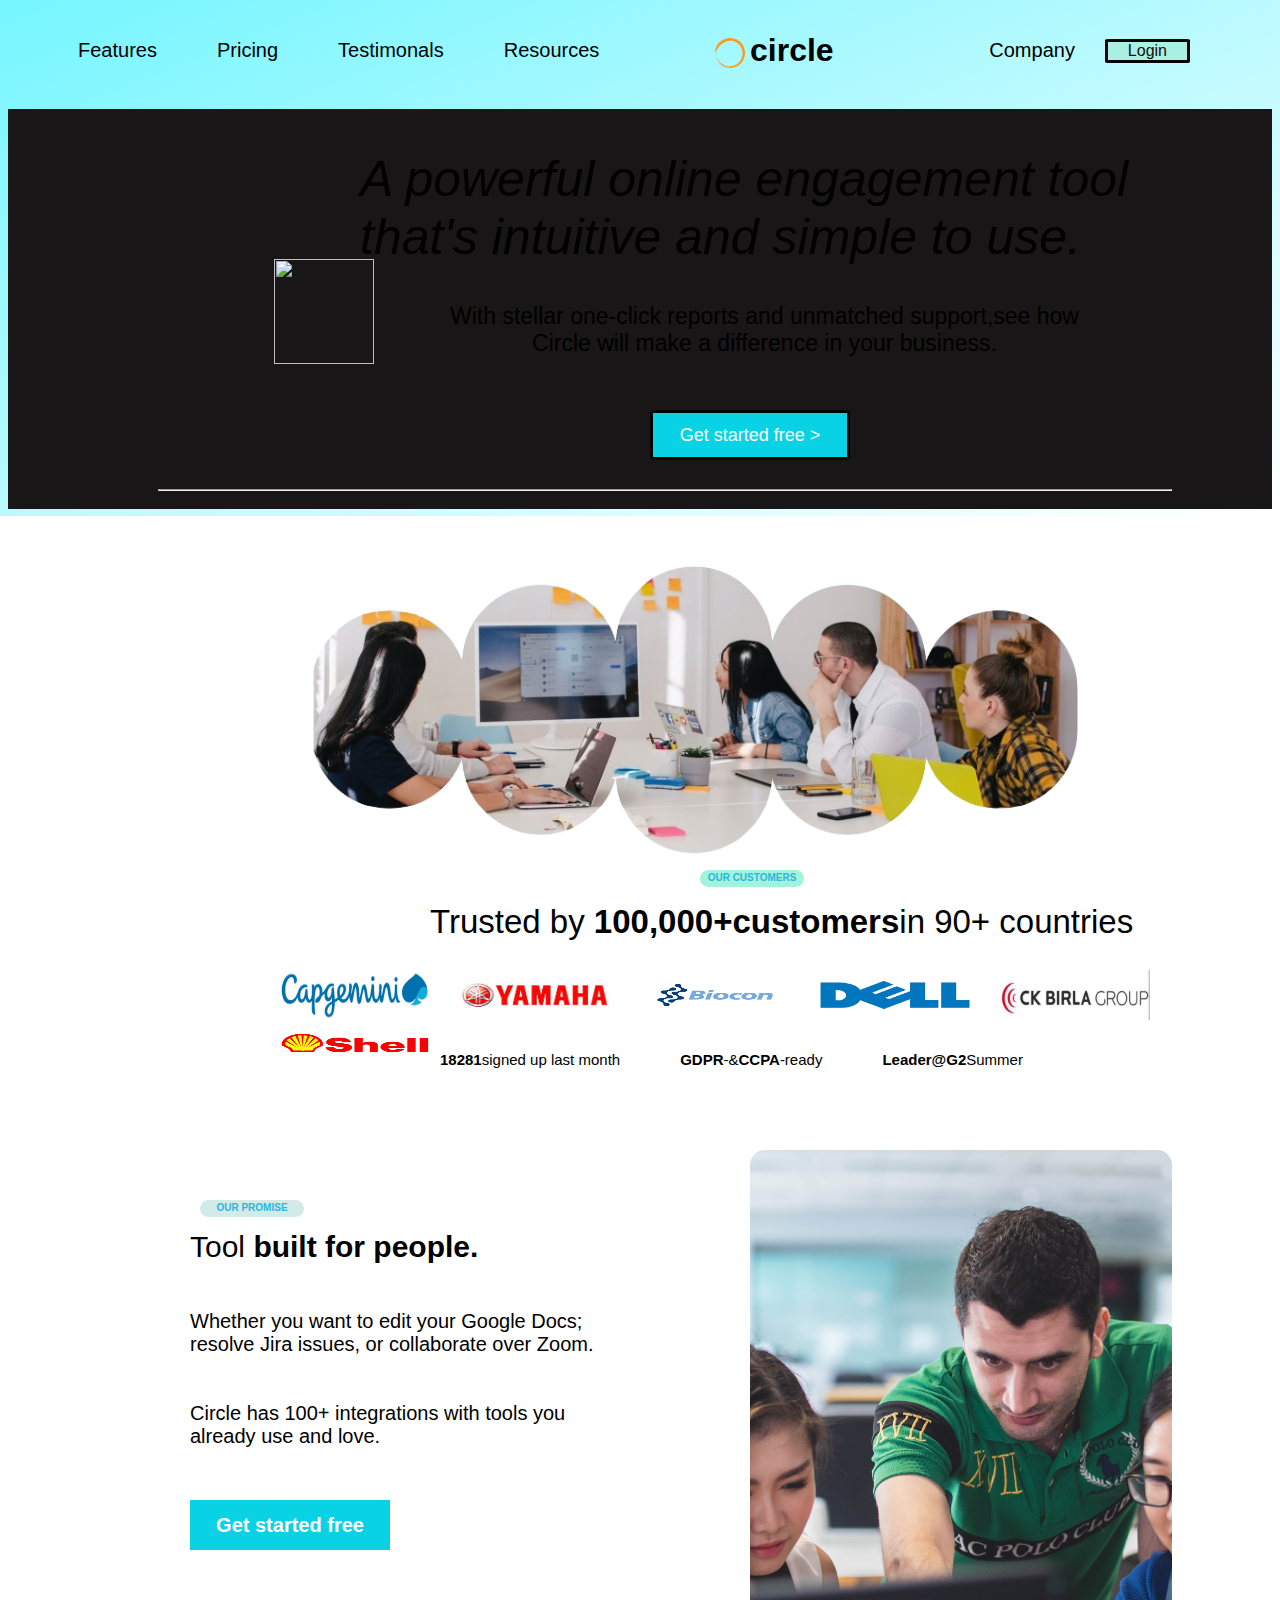
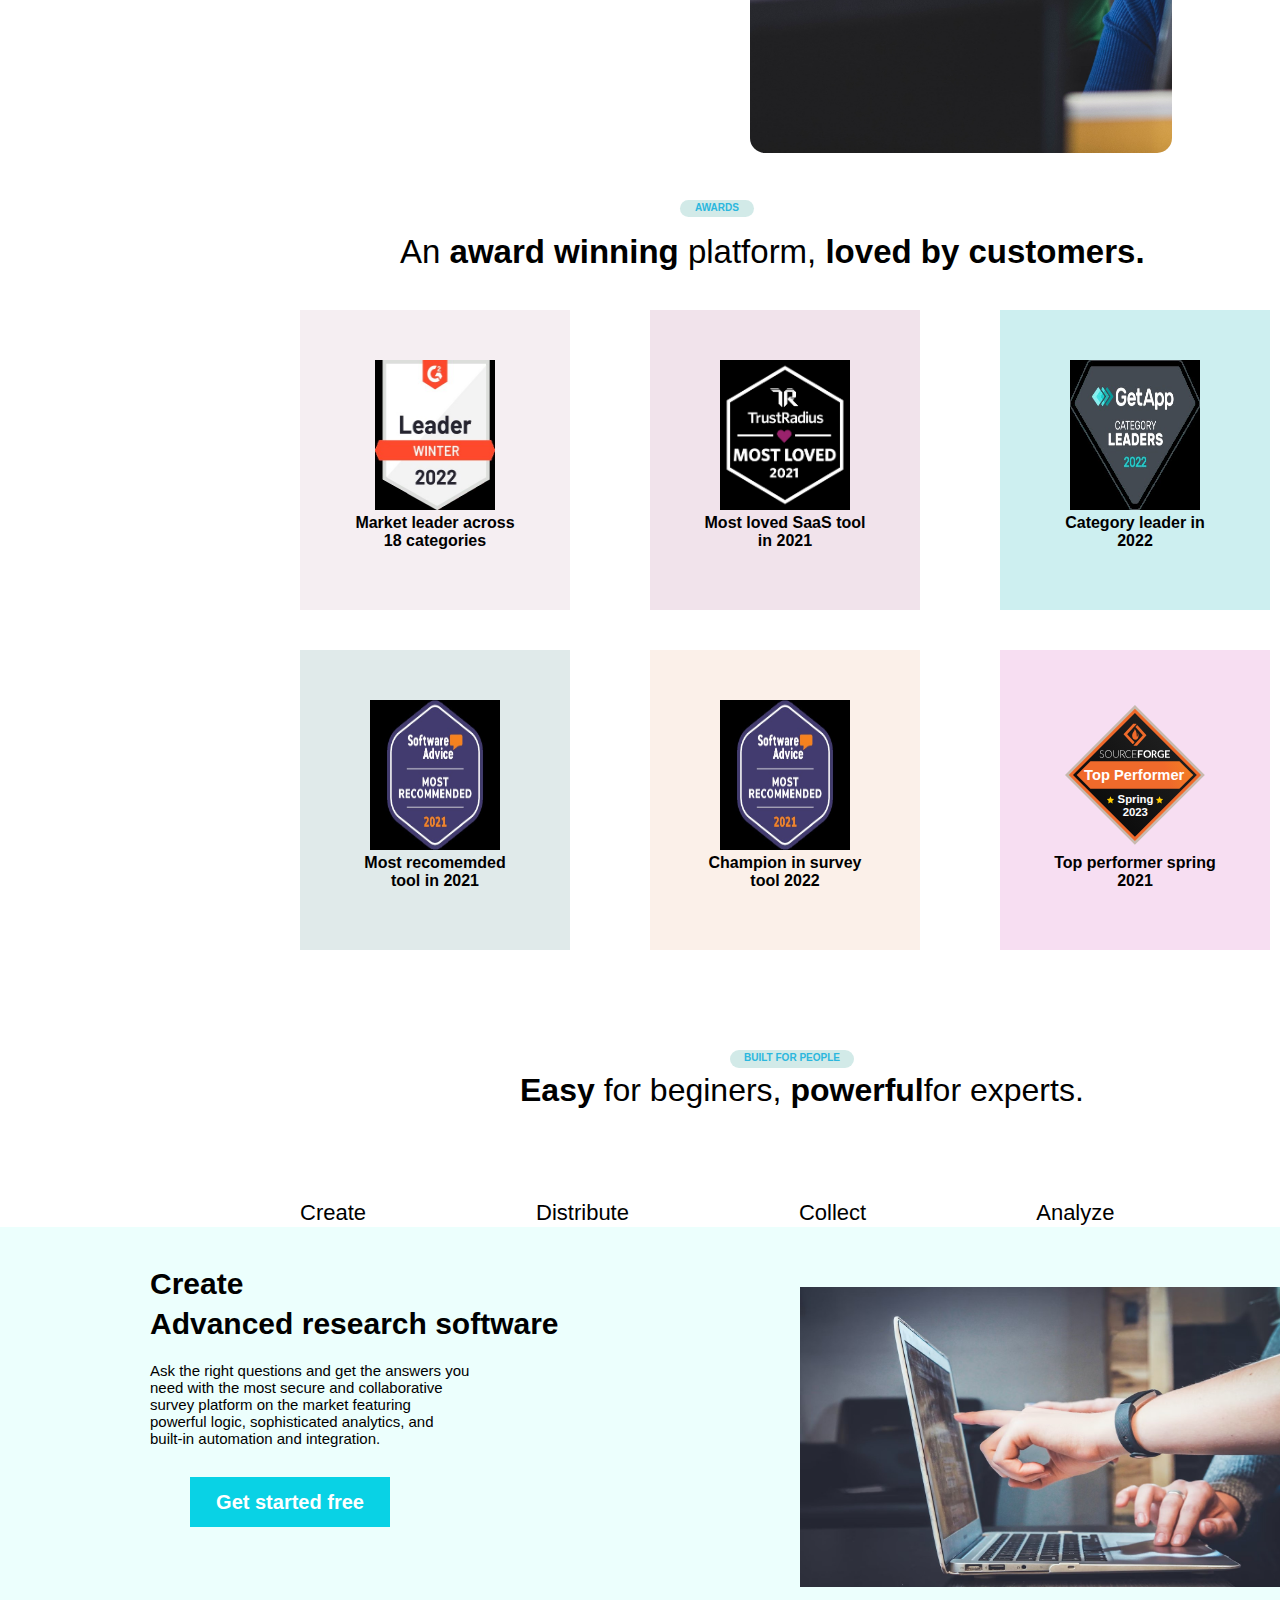
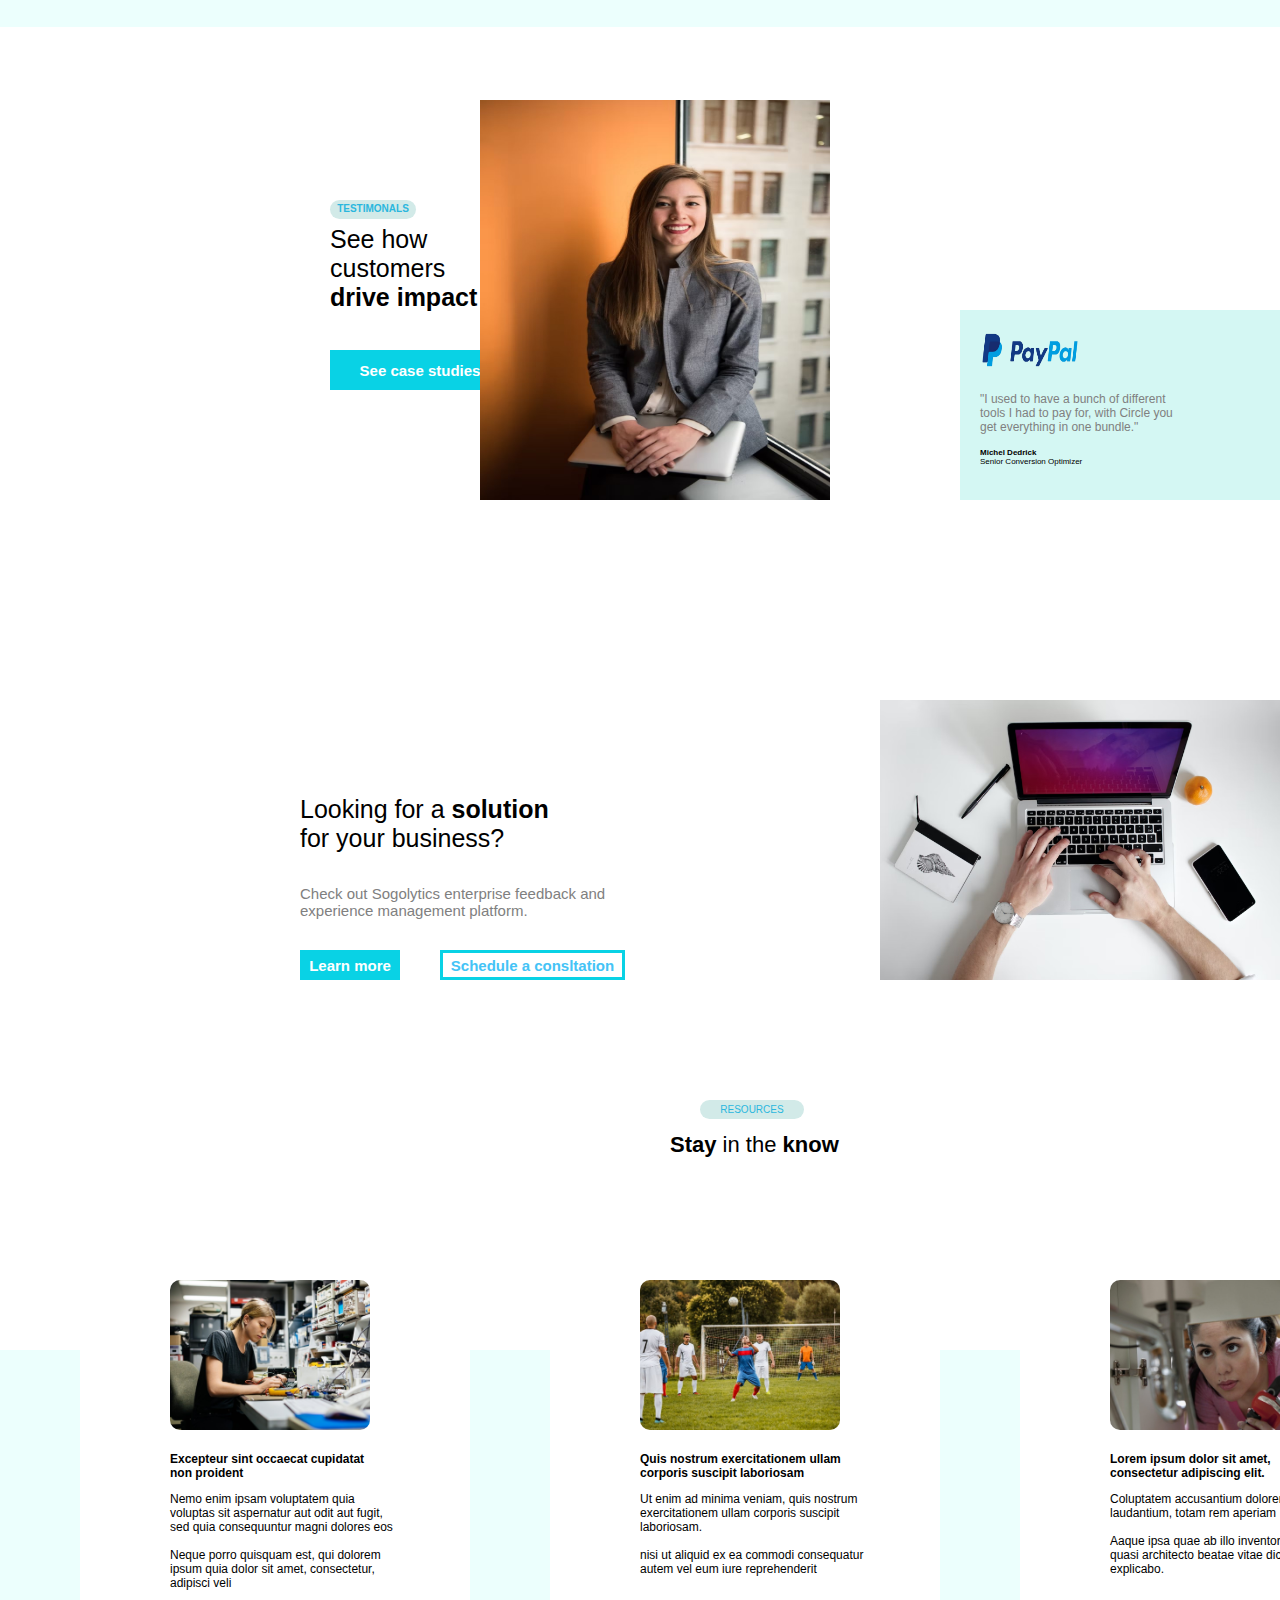
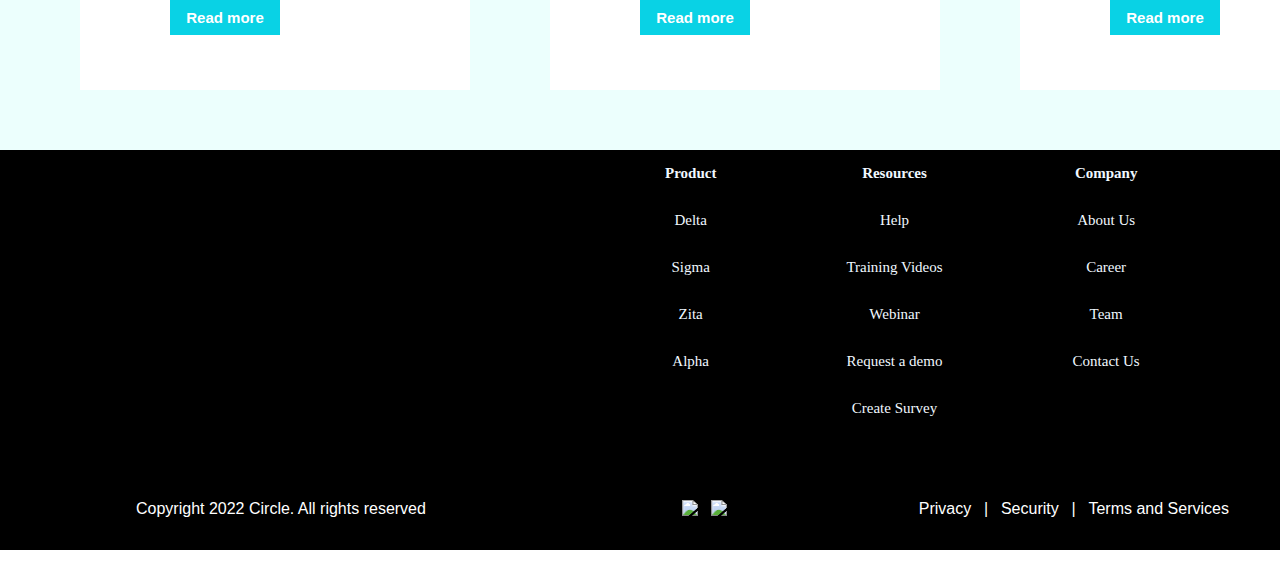
==== index.html @ b73b4e98 "first commit" ====
<!DOCTYPE html>
<html lang="en">
<head>
    <meta charset="UTF-8">
    <meta name="viewport" content="width=device-width, initial-scale=1.0">
    <title>Your Website</title>
    <link rel="stylesheet" href="./index.css">
</head>
<body>

    <header>
        <div class="header-content">
            <div class="fir">
                <ul>
                    <li>Features</li>
                    <li>Pricing</li>
                    <li>Testimonals</li>
                    <li>Resources</li>
                </ul>
            </div>
            <h1 >
                <img src="orange-1618917_640.webp" alt="loading" class="im">
                <b class="cir">circle</b>
            </h1>
            <div class="line">
                <ul>
                    <li>Company</li>
                    <li>Contact</li>
                    <button class="lbutton" type="button">Login</button>
                </ul>
            </div>
           
        </div>
    </header>
    <div>
        <p class="pow">
            A powerful online engagement tool <br>that's intuitive and simple to use. 
            <p>
                
            </div>
            
            <div>
                <p class="pow2">
                    With stellar one-click reports and unmatched support,see how<br>Circle will make a difference in your business.
                </p>
            </div>
            
            <button class="sbutton" type="button">Get started free ></button>
            <div class="cus">
                <h><b>OUR CUSTOMERS</b></h>
            </div>
            <div>
                <p class="ach">Trusted by <b>100,000+customers</b>in 90+ countries</p>
            </div>
            <div class="s4">
                <img src="Capgemini-Logo-1.webp" style="width:150px;height:50px;">
                <img src="yamaha.jpg" style="width:150px;height:50px;">
                <img src="bio.png" style="width:150px;height:50px;">
                <img src="dell.png" style="width:150px;height:50px;">
                <img src="ck.jpg" style="width:150px;height:50px;">
                <img src="shell.png" style="width:150px;height:50px;">
            </div>
            <div class="ACH">
                <ul>
                    <li><b>18281</b>signed up last month</li>
                    <li><b>GDPR</b>-&<b>CCPA</b>-ready</li>
                    <li><b>Leader@G2</b>Summer</li>
                    
                </ul>
            </div>
            <div class="container">
                <img src="./flower.png" class="image">
            </div>
            
            <div class="pro">
                
                <h><b>OUR PROMISE </b></h>
            </div>
            <div>
                
                <p class="tool"> Tool <b>built for people.</b> </p> 
                <p class="love">Whether you want to edit your Google Docs;<br> resolve Jira issues, or collaborate over Zoom.<br><br><br> Circle has 100+ integrations with tools you<br> already use and love. </p>
            </div>
    
            <button class="s1button" type="button"><b>Get started free </b></button>
            <img src="./meeting.jpg" class="image2">
            <div class="awards">
                <h><b>AWARDS </b></h>
            </div>
            <p class="win">An <b>award winning</b> platform, <b>loved by customers.</b></p>
            <div class="G1">
                <img src="./leader.jpg " style="width: 120px; height:150px;">
                <h><b>Market leader across<br>18 categories </b></h>
            </div>
            <div class="G2">
                <img src="./MS.jpg" style="width: 130px; height:150px;">
                <h><b>Most loved SaaS tool<br>in 2021 </b></h>
            </div>
            <div class="G3">
                <img src="./get.jpg" style="width: 130px; height:150px;">
                <h><b>Category leader in<br> 2022 </b></h>
            </div>
            <div class="G4">
                <img src="./SD.jpg" style="width: 130px; height:150px;">
                <h><b>Most recomemded <br>  tool in 2021 </b></h>
            </div>
            <div class="G5">
                <img src="./SD.jpg" style="width: 130px; height:150px;">
                <h><b>Champion in survey <br>  tool  2022 </b></h>
            </div>
            <div class="G6">
                <img src="./top-performer-spring2023.svg" style="width: 140px; height:150px;">
                <h><b>Top performer spring <br> 2021 </b></h>
            </div>
            <div class="built">
                <h><b>BUILT FOR PEOPLE </b></h>
            </div>
            <p class="exp"><b>Easy</b> for beginers,<b> powerful</b>for experts.</p>
            <div>
                <ul class="ul1">
                    <div class="ord">
                        <li>Create</li>
                        <li>Distribute</li>
                        <li>Collect</li>
                        <li>Analyze</li>
                    </div>
                    </ul>
            </div>
            <div class="G7">
                <div class="CR" >
                <p><b>Create</b></p>
                </div>
                <div class="CR1">
                    <p><b>Advanced research software</b></p>
                </div>
                <div class="CR2"style="font-size: 15px;">
                    <p>Ask the right questions and get the answers you<br>
                        need with the most secure and collaborative <br>
                        survey platform on the market featuring<br> 
                        powerful logic, sophisticated analytics, and <br>
                        built-in automation and integration.</p>
                </div>
            
                <div class="mon">
                    <img src="./laptop point.jpg" style="height: 300px; width: 500px;">
                </div>
                <button class="s2button" type="button"><b>Get started free </b></button>
            </div>
            <div>
                <div class="TS">
                <h><b>TESTIMONALS </b></h>
                </div>
                <p class="TS1" style="font-size: 25px;">See how <br> customers<br> <b>drive impact</b></p>
                <button class="s3button" type="button"><b>See case studies </b></button>
                
            </div>
            <div class="sis">
                <img src="./sister.jpg" style="height: 400px; width: 350px;">

            </div>
            <div class="G8">
                <div>
                    <p class="Quote" style="font-size: 12px; color: gray;">"I used to have a bunch of different<br> 
                        tools I had to pay for, with Circle you<br>
                        get everything in one bundle."</p>
                <div>
                    <p class="ARTH" style="font-size: 8px;"><b>Michel Dedrick</b><br> Senior Conversion Optimizer</p>
                </div>
                    </div>
                    <img class="pay" src="paypal.png" style="height: 40px; width: 100px;">
            </div>
            <div >
                <img class="LW" src="./lap work.png" style="height: 280px; width: 400px;">
                <div class="sol" style="font-size: 25px;">
                    <p>Looking for a <b>solution</b> <br>for your business?</p>
                </div>
                <div class="sol1" style="font-size: 15px; color: gray;">
                    <p>Check out Sogolytics enterprise feedback and<br>experience management platform.</p>
                </div>
                <button class="s4button" type="button"><b>Learn more </b></button>
                <button class="s5button" type="button"><b>Schedule a consltation</b></button>

            </div>
            <div class="RES"><p>RESOURCES</p>
               

            </div>
            <p class="RES1" style="font-size: 22px;"><b>Stay</b> in the <b>know</b></p>
            <div class="PB"></div>
        
            <div class="G9">
                <img class="cupidatat" src="./cupidatat.jpg" style="height: 150px; width: 200px;">
                <p class="GR1"><b>Excepteur sint occaecat cupidatat <br>non proident</b></p>
                <p class="GR2">Nemo enim ipsam voluptatem quia<br>
                    voluptas sit aspernatur aut odit aut fugit,<br> 
                    sed quia consequuntur magni dolores eos<br><br>
                    Neque porro quisquam est, qui dolorem <br>
                    ipsum quia dolor sit amet, consectetur, <br>
                    adipisci veli</p>
                    <button class="s6button" type="button"><b>Read more </b></button>
                
            </div>
            <div class="G10">
                <img class="FB" src="./football.jpg" style="height: 150px; width: 200px;">
                <p class="GR3"><b>Quis nostrum exercitationem ullam<br>corporis suscipit laboriosam</b></p>
                <p class="GR4">Ut enim ad minima veniam, quis nostrum <br>
                    exercitationem ullam corporis suscipit <br>
                    laboriosam.<br><br>
                    nisi ut aliquid ex ea commodi consequatur <br>
                    autem vel eum iure reprehenderit</p>
                    <button class="s7button" type="button"><b>Read more </b></button>
                
            </div>
            <div class="G11">
                <img class="work" src="./think.jpg" style="height: 150px; width: 200px;">
                <p class="GR5"><b>Lorem ipsum dolor sit amet,<br>consectetur adipiscing elit.</b></p>
                <p class="GR6">Coluptatem accusantium doloremque <br>
                    laudantium, totam rem aperiam<br><br>
                    Aaque ipsa quae ab illo inventore veritatis et <br>
                    quasi architecto beatae vitae dicta sunt <br>
                    explicabo.</p>
                    <button class="s8button" type="button"><b>Read more </b></button>
                
            </div>
            <div class="BB"></div>
            <div class="last">
                <div style="width: 50%;"><div style="text-align: center;"><img class="unionseclast" src="images/san.png"></div>
                </div>
                <div class="lasst">
                  <div class="lastrig">
                    <div class="coll">
                      <div class="pad"><b>Product</b></div>
                      <div class="pad">Delta</div>
                      <div class="pad">Sigma</div>
                      <div class="pad">Zita</div>
                      <div class="pad">Alpha</div>
                    </div>
                  </div>
                  <div class="lastrig">
                    <div class="coll">
                      <div class="pad"><b>Resources</b></div>
                      <div class="pad">Help</div>
                      <div class="pad">Training Videos</div>
                      <div class="pad">Webinar</div>
                      <div class="pad">Request a demo</div>
                      <div class="pad">Create Survey </div>
                    </div>
                  </div>
                  <div class="lastrig">
                    <div class="coll">
                      <div class="pad"><b>Company</b></div>
                      <div class="pad">About Us</div>
                      <div class="pad">Career</div>
                      <div class="pad">Team</div>
                      <div class="pad">Contact Us</div>
                    </div>
                  </div>
              </div>
              </div>
              <div style="background-color: rgb(24, 22, 22);">
                <div style="padding-top: 20px; padding-left: 150px;padding-right: 100px;">
                  <hr style="color:rgb(187, 171, 151);">
                </div>
              <div style="padding: 5px;"></div>
              </div>
              <div class="final">
                <div class="finalline"> </div>
                <div class="finalline" style="padding-left: 10%;color: white;">Copyright 2022 Circle. All rights reserved</div>
                <div class="finalline" style="padding-left: 20%;"><img src="images/linkedin.png"></div>
                <div class="finalline" style="padding-left: 1%;"><img src="images/twitter.png"></div>
                <div class="finalline" style="padding-left: 15%;color: white;">Privacy </div>
                <div class="finalline" style="padding-left: 1%;color: white;">|</div>
                <div class="finalline" style="padding-left: 1%;color: white;"> Security</div>
                <div class="finalline" style="padding-left: 1%;color: white;">|</div>
                <div class="finalline" style="padding-left: 1%;color: white;"> Terms and Services</div>
              </div>
              
              
              
              
            


            
        
        
            
            

            
            
        </body>
        </html>
---- index.css ----
.lbutton {
    border: 3px solid rgb(5, 4, 4); /* Set border to 3px solid with blue color */
    /* line-height: 2.5; */
    padding: 0 20px;
    font-size: 1rem;
    text-align: center;
    color:#0f0c0c;
    border-radius: 5%;
    background-color:rgb(171, 241, 227);
    position: absolute;
    right: 90px;
}

        /* Add some basic styling for better presentation */
        body {
            font-family: Arial, sans-serif;
            background: linear-gradient(to bottom right,#00eeff8a,rgba(249, 241, 7, 0));
            background-repeat: no-repeat;
            height: 500px;
        }
        
        .header-content {
            display: flex;
            align-items: center;
        }
        .cir{
            position: absolute;
            font-family: 'Trebuchet MS', 'Lucida Sans Unicode', 'Lucida Grande', 'Lucida Sans', Arial, sans-serif;
            left: 750px;
            top: 32px;
        }
        .line ul  {
            list-style-type: none;
            
        }
        .line li {
            display: inline-block;
            margin: 0 20px;
            font-family: 'Trebuchet MS', 'Lucida Sans Unicode', 'Lucida Grande', 'Lucida Sans', Arial, sans-serif;
            font-size: 20px;
            position: relative;
            left: 300px;
        }
        .fir ul{
            list-style-type: none;
            display: flex;
            
        }
        .fir li {
            display: inline-block;
            margin: 0 20px;
            padding: 15px 10px;
            font-family: 'Trebuchet MS', 'Lucida Sans Unicode', 'Lucida Grande', 'Lucida Sans', Arial, sans-serif;
            font-size: 20px;
        }
        .im{
            height: 30px;
            width: 30px;
            position: absolute;
            left: 715px;
            top: 38px;
            
            
        }
        .bl{
            height: 300px;
            width: 900px;
        }
        .pow{
            position: absolute;
            left: 360px;
            top: 100px;
            font-size: 50px;
            font-style: oblique;
            font-family: Verdana, Geneva, Tahoma, sans-serif;
            

        }
        .pow2{
            text-align: center;
            position: absolute;
            top: 280px;
            font-size: 23px;
            left: 450px;
        }
        .sbutton {
            border: 3px solid rgb(5, 4, 4); 
            padding: 0 20px;
            font-size: 18px;
            text-align: center;
            color:white;
            border-radius: 5%;
            width: 200px;
            height: 50px;
            background-color:rgb(9, 210, 229);
            position: absolute;
            top: 410px;
            left: 650px;
        }
        .cus{
            text-align: center;
            position: absolute;
            font-style: bold;
            padding: 2px;
            width: 100px;
            height: 13px;
            border-radius: 10px;
            color:rgb(43, 183, 222);
            background-color: rgb(161, 243, 219);
            font-size: 10px;
            position: absolute;
            top: 870px;
            left: 700px;
            
        }
        .ach{
            font-size: 33px;
            position: absolute;
            top:870px;
            left:430px ;
            
        }
        .s4{
            display:flex;
            
            align-items: center;
            flex-direction: row;
            flex-wrap: wrap;
            position: absolute;
            top:970px;
            left: 280px;
        }
        .s4 img{
            margin-right: 30px;
        }
        .ACH ul{
            
            display: flex;
            
        }
        .ACH li {
            display: inline-block;
           
            margin: 0 20px;
            padding: 15px 10px;
            font-size: 15px;
    
        }
        .ACH{
            position: absolute;
            top: 1020px;
            left: 370px;
        }
        
        
        .image {
            width: 60%;
            height: 80%;
            object-fit: contain;  
            position: absolute;
            top: 350px;
            left: 310px;

        }
        .pro{
            text-align: center;
            position: absolute;
            font-style: bold;
            padding: 2px;
            width: 100px;
            height: 13px;
            border-radius: 10px;
            color:rgb(43, 183, 222);
            background-color: rgb(210, 234, 232);
            font-size: 10px;
            position: absolute;
            top: 1200px;
            left: 200px;
        }
        .tool{
            position: absolute;
            font-size: 30px;
            left:190px ;
            top: 1200px;
        }
        .love{
            position: absolute;
            left:190px ;
            top: 1290px;
            font-size: 20px;
        }
        .s1button {
            font-size: 20px;
            text-align: center;
            color: white;
            border: none;
            border-radius: 0%;
            width: 200px;
            height: 50px;
            background-color: rgb(9, 210, 229);
            position: absolute;
            top: 1500px;
            left: 190px;
        }
        .image2 {
            width: 33%;
            height: 67%;
            border-radius: 15px;
            object-fit: cover;  
            position: absolute;
            top: 1150px;
            left: 750px;

        }
        .awards{
            text-align: center;
            position: absolute;
            font-style: bold;
            padding: 2px;
            width: 70px;
            height: 13px;
            border-radius: 10px;
            color:rgb(43, 183, 222);
            background-color: rgb(210, 234, 232);
            font-size: 10px;
            position: absolute;
            top: 1800px;
            left: 680px;
        }
        .win{
            font-size: 33px;
            position: absolute;
            top: 1800px;
            left: 400px;
        }
        .G1{
            text-align: center;
            position: absolute;
            top: 1680px;
            font-size: medium;
            left: 50px;
            position: absolute;
            font-style: bold;
            padding: 50px;
            width: 170px;
            height: 200px;
            color:black;
            background-color: rgb(245, 238, 242);
            position: absolute;
            top: 1910px;
            left: 300px;
            
        }
        .G2{
            text-align: center;
            position: absolute;
            top: 1680px;
            font-size: medium;
            left: 50px;
            position: absolute;
            font-style: bold;
            padding: 50px;
            width: 170px;
            height: 200px;
            color:black;
            background-color: rgb(241, 227, 235);
            position: absolute;
            top: 1910px;
            left: 650px;
            
        }
        .G3{
            text-align: center;
            position: absolute;
            top: 1680px;
            font-size: medium;
            left: 50px;
            position: absolute;
            font-style: bold;
            padding: 50px;
            width: 170px;
            height: 200px;
            color:black;
            background-color: rgb(205, 239, 240);
            position: absolute;
            top: 1910px;
            left: 1000px;
            
        }
        .G4{
            text-align: center;
            position: absolute;
            top: 1680px;
            font-size: medium;
            left: 50px;
            position: absolute;
            font-style: bold;
            padding: 50px;
            width: 170px;
            height: 200px;
            color:black;
            background-color: rgb(224, 234, 234);
            position: absolute;
            top: 2250px;
            left: 300px;
            
        }
        .G5{
            text-align: center;
            position: absolute;
            top: 1680px;
            font-size: medium;
            left: 50px;
            position: absolute;
            font-style: bold;
            padding: 50px;
            width: 170px;
            height: 200px;
            color:black;
            background-color: rgb(251, 240, 233);
            position: absolute;
            top: 2250px;
            left: 650px;
            
        }
        .G6{
            text-align: center;
            position: absolute;
            top: 1680px;
            font-size: medium;
            left: 50px;
            position: absolute;
            font-style: bold;
            padding: 50px;
            width: 170px;
            height: 200px;
            color:black;
            background-color: rgb(247, 222, 242);
            position: absolute;
            top: 2250px;
            left: 1000px;
            
        }
        .built{
            text-align: center;
            position: absolute;
            font-style: bold;
            padding: 2px;
            width: 120px;
            height: 14px;
            border-radius: 10px;
            color:rgb(43, 183, 222);
            background-color: rgb(210, 234, 232);
            font-size: 10px;
            position: absolute;
            top: 2650px;
            left: 730px;
        }
        .exp{
            position: absolute;
            font-size: 32px;
            top: 2640px;
            left: 520px;
            
        }
        .ord {
            list-style: none; 
            padding: 0;
            display: flex;
            justify-content: space-between;
            position: absolute;
            top: 2800px;
            left: 200px;
            font-size: 22px;
        }

        li {
            display: inline-block;
            cursor: pointer; 
            position: relative;
            transition: color 0.3s; 
            margin-left: 100px;
            margin-right: 70px;
        }

        li:hover {
            color: #1ac9f5;
        }

        li:hover::after {
            content: "";
            position: absolute;
            bottom: 0;
            left: 0;
            width: 100%;
            height: 5px;
            background-color: #1ac9f5; 
            
        }
        .G7{
            font-size: 30px;
            left: 50px;
            position: absolute;
            font-style: bold;
            padding: 150px;
            width: 1170px;
            height: 100px;
            color:black;
            background-color: rgb(236, 255, 253);
            top: 2827px;
            left: 0%;
        }
        .CR{
            
            display: flex;
            flex-direction: column;
            position: absolute;
            top: 10px;

            
        }
        .CR1{
            position: absolute;
            top: 50px;
        }
        .CR2{
            position: absolute;
            top: 120px;
        }
        .mon{
            position: absolute;
            top: 60px;
            left: 800px;
        }
        .s2button {
            font-size: 20px;
            text-align: center;
            color: white;
            border: none;
            border-radius: 0%;
            width: 200px;
            height: 50px;
            background-color: rgb(9, 210, 229);
            position: absolute;
            top: 250px;
            left: 190px;
        }
        .TS{
            justify-content: center;
            align-items: center;
            text-align: center;
            padding: 3px;
            width: 80px;
            height: 13px;
            border-radius: 10px;
            color:rgb(43, 183, 222);
            background-color: rgb(210, 234, 232);
            font-size: 10px;
            position: absolute;
            top: 3400px;
            left: 330px;
        }
        .TS1{
            position: absolute;
            top: 3400px;
            left: 330px;

        }
        .s3button {
            font-size: 15px;
            text-align: center;
            color: white;
            border: none;
            border-radius: 0%;
            width: 180px;
            height: 40px;
            background-color: rgb(9, 210, 229);
            position: absolute;
            top: 3550px;
            left: 330px;
        }
        .sis{
            position: absolute;
            top: 3300px;
            right: 450px ;
        }
        .G8{
            font-size: 30px;
            left: 50px;
            position: absolute;
            font-style: bold;
            padding: 70px;
            width: 180px;
            height: 50px;
            color:black;
            background-color: rgb(212, 247, 243);
            position: absolute;
            top: 3510px;
            left: 960px;
        }
        .Quote{
            position: absolute;
            left: 20px;
           }
        .ARTH{
            position: absolute;
            top: 130px;
            left: 20px;
        }
        .pay{
            position: absolute;
            top: 20px;
            left: 20px;
        }
        .LW{
            position: absolute;
            top: 3900px;
            left: 880px;
        }
        .sol{
            position: absolute;
            top: 3970px;
            left: 300px;
        }
        .sol1{
            position: absolute;
            top: 4070px;
            left: 300px;
        }
        .s4button {
            font-size: 15px;
            text-align: center;
            color: white;
            border: none;
            border-radius: 0%;
            width: 100px;
            height: 30px;
            background-color: rgb(9, 210, 229);
            position: absolute;
            top: 4150px;
            left: 300px;
        }
        
            .s5button {
                font-size: 15px;
                text-align: center;
                background-color: white;
                color: rgb(68, 195, 246);
                border: 3px solid rgb(9, 210, 229);; /* Add or customize border properties */
                border-radius: 0%;
                width: 185px;
                height: 30px;
                position: absolute;
                top: 4150px;
                left: 440px;
            }
            .RES{
                    position: absolute;
                    top: 4300px;
                    left: 700px;
                    display: flex;
                    justify-content: center;
                    align-items: center;
                    text-align: center;
                    padding: 2px;
                    width: 100px;
                    height: 15px;
                    border-radius: 10px;
                    color: rgb(43, 183, 222);
                    background-color: rgb(210, 234, 232);
                    font-size: 10px;
            }
            .RES1{
                position: absolute;
                    top: 4310px;
                    left: 670px;

            }
            .PB{
                font-size: 30px;
                left: 50px;
                position: absolute;
                font-style: bold;
                padding: 150px;
                width: 1170px;
                height: 100px;
                color:black;
                background-color: rgb(236, 255, 253);
                top: 4550px;
                left: 0%;
            }
            
            
            .G9{
            text-align: left;
            font-size: 12px;
            padding: 120px;
            width: 150px;
            height: 200px;
            color:black;
            background-color: white;
            position: absolute;
            top: 4450px;
            left: 80px;
            }
            .GR1{
            position: absolute;
            top: 190px;
            left: 90px;
            }
            .cupidatat{
                position: absolute;
                top: 30px;
                border-radius: 10px;
                object-fit: cover; 
                position: absolute;
                left: 90px;
            }
            .GR2{
                position: absolute;
                top: 230px;
                left: 90px;
                font-size: 12px;
                }
                .s6button {
                    font-size: 15px;
                    text-align: center;
                    color: white;
                    border: none;
                    border-radius: 0%;
                    width: 110px;
                    height: 35px;
                    background-color: rgb(9, 210, 229);
                    position: absolute;
                    top: 350px;
                    left: 90px;
                }
                .cupidatat{
                    position: absolute;
                    top: 30px;
                    border-radius: 10px;
                    object-fit: cover; 
                }
                .G10{
                text-align: left;
                font-size: 12px;
                padding: 120px;
                width: 150px;
                height: 200px;
                color:black;
                background-color: white;
                position: absolute;
                top: 4450px;
                left: 550px;
                }
                .GR3{
                position: absolute;
                top: 190px;
                left: 90px;
                }
                .FB{
                    position: absolute;
                    
                    border-radius: 10px;
                    object-fit: cover; 
                    position: absolute;
                    left: 90px;
                    top: 30px;
                }
                .GR4{
                    position: absolute;
                    top: 230px;
                    left: 90px;
                    font-size: 12px;
                    }
                    .s7button {
                        font-size: 15px;
                        text-align: center;
                        color: white;
                        border: none;
                        border-radius: 0%;
                        width: 110px;
                        height: 35px;
                        background-color: rgb(9, 210, 229);
                        position: absolute;
                        top: 350px;
                        left: 90px;
                    }
                    .G11{
                        text-align: left;
                        font-size: 12px;
                        padding: 120px;
                        width: 150px;
                        height: 200px;
                        color:black;
                        background-color: white;
                        position: absolute;
                        top: 4450px;
                        left: 1020px;
                        }
                        .GR5{
                        position: absolute;
                        top: 190px;
                        left: 90px;
                        }
                        .work{
                            position: absolute;
                            
                            border-radius: 10px;
                            object-fit: cover; 
                            position: absolute;
                            left: 90px;
                            top: 30px;
                        }
                        .GR6{
                            position: absolute;
                            top: 230px;
                            left: 90px;
                            font-size: 12px;
                            }
                            .s8button {
                                font-size: 15px;
                                text-align: center;
                                color: white;
                                border: none;
                                border-radius: 0%;
                                width: 110px;
                                height: 35px;
                                background-color: rgb(9, 210, 229);
                                position: absolute;
                                top: 350px;
                                left: 90px;
                            }
                            .BB{
                                font-size: 30px;
                                left: 50px;
                                position: absolute;
                                font-style: bold;
                                padding: 150px;
                                width: 1170px;
                                height: 100px;
                                color:black;
                                background-color: black;
                                top: 4950px;
                                left: 0%;
                            }
                        
                            .last{
                                        display: flex;
                                        flex-direction: row;
                                        background-color: rgb(24, 22, 22);
                                        height: 22rem;
                                        width: 100%;
                                    }
                                    .unionseclast{
                                        height: 105px;
                                        width: 100px;
                                        padding: 15px;
                                        padding-top: 150px;
                                        border-radius: 5%;
                                        text-align: center;
                                    }
                                    .lasst{
                                            display: flex;
                                            font-size: 15px;
                                            flex-direction: row;
                                            position: absolute;
                                            top: 4900px;
                                            left: 600px;
                                        
                                    }
                                    .coll{
                                        display: flex;
                                        flex-direction: column;
                                    }
                                    .pad{
                                        padding: 15px;
                                    }
                                    .lastrig{
                                        display: flex;
                                        flex-direction: row;
                                        padding: 50px;
                                        text-align: center;
                                        font-family: 'Segoe UI';
                                        color: aliceblue;
                                    }
                                    .final{
                                            display: flex;
                                            flex-direction: row;
                                            height: 5rem;
                                            width: 100%;
                                            position: absolute;
                                            top: 5300px;
                                        
                                    }
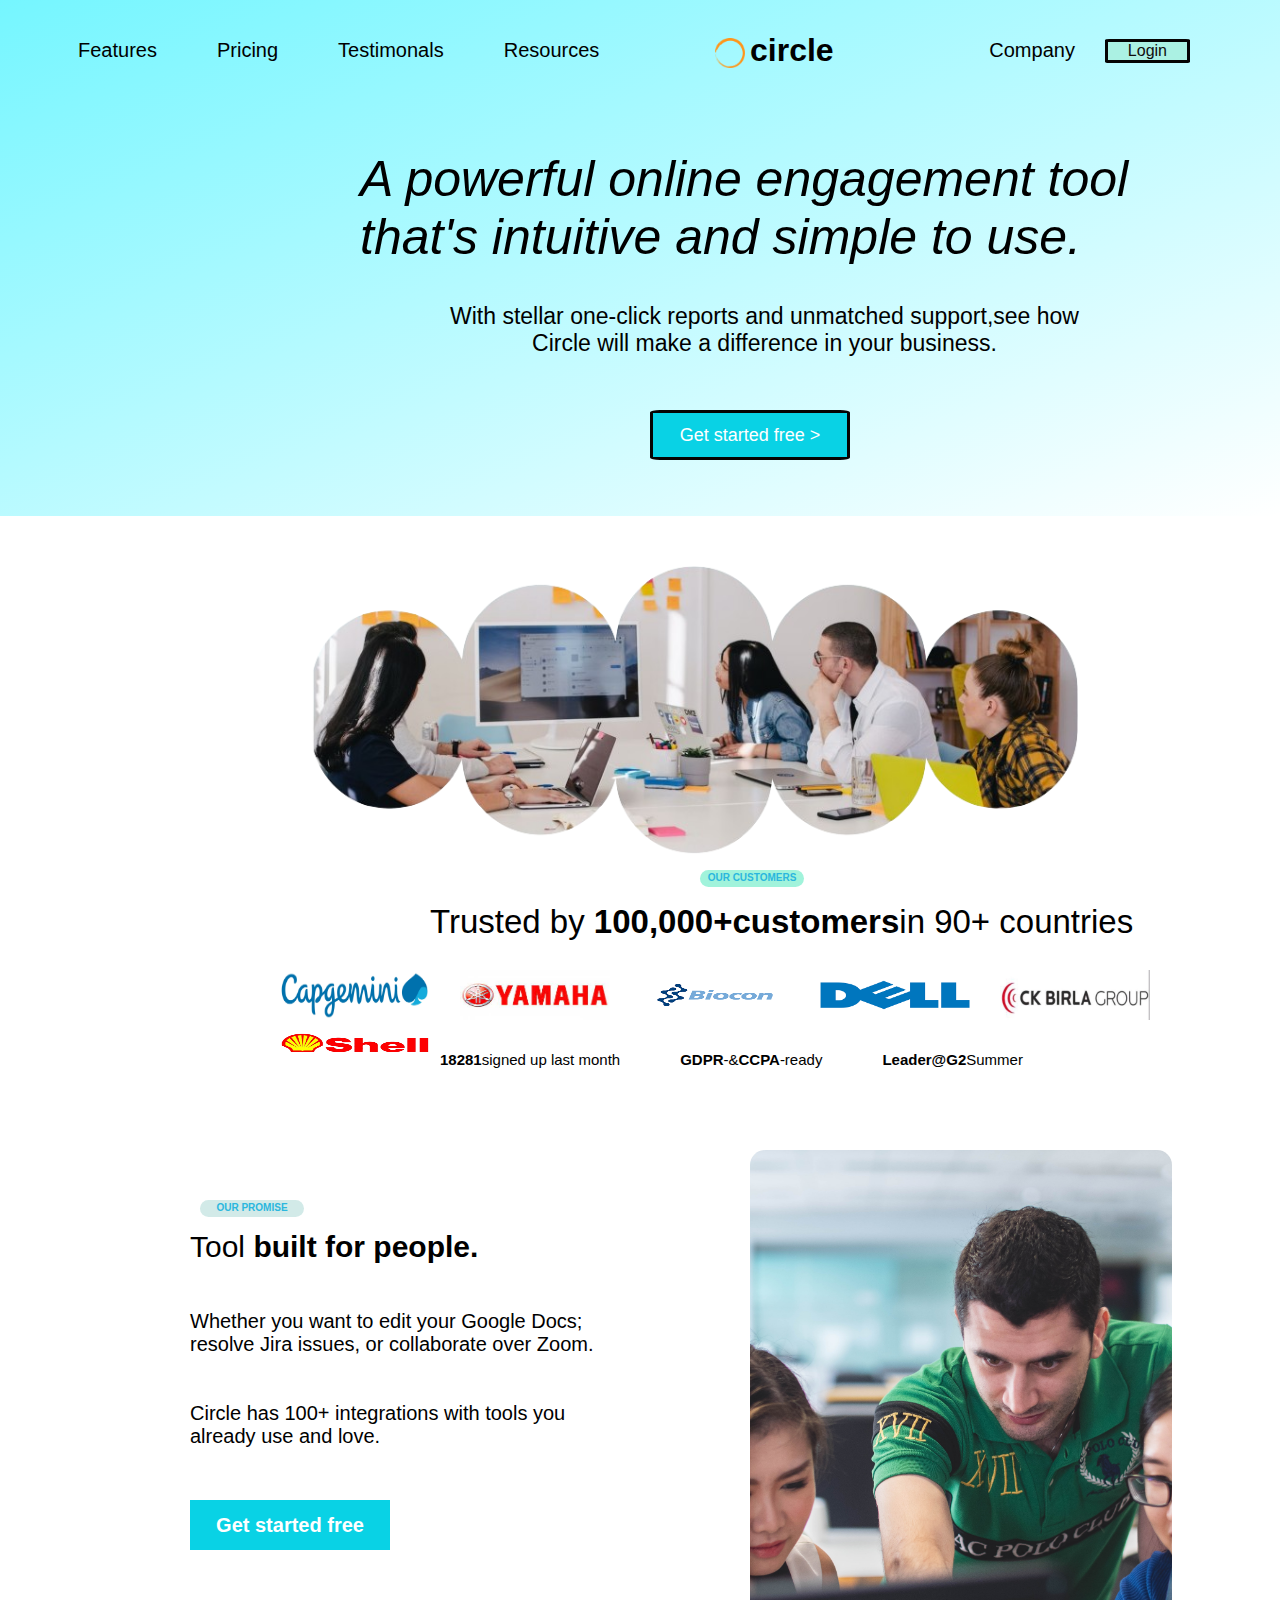
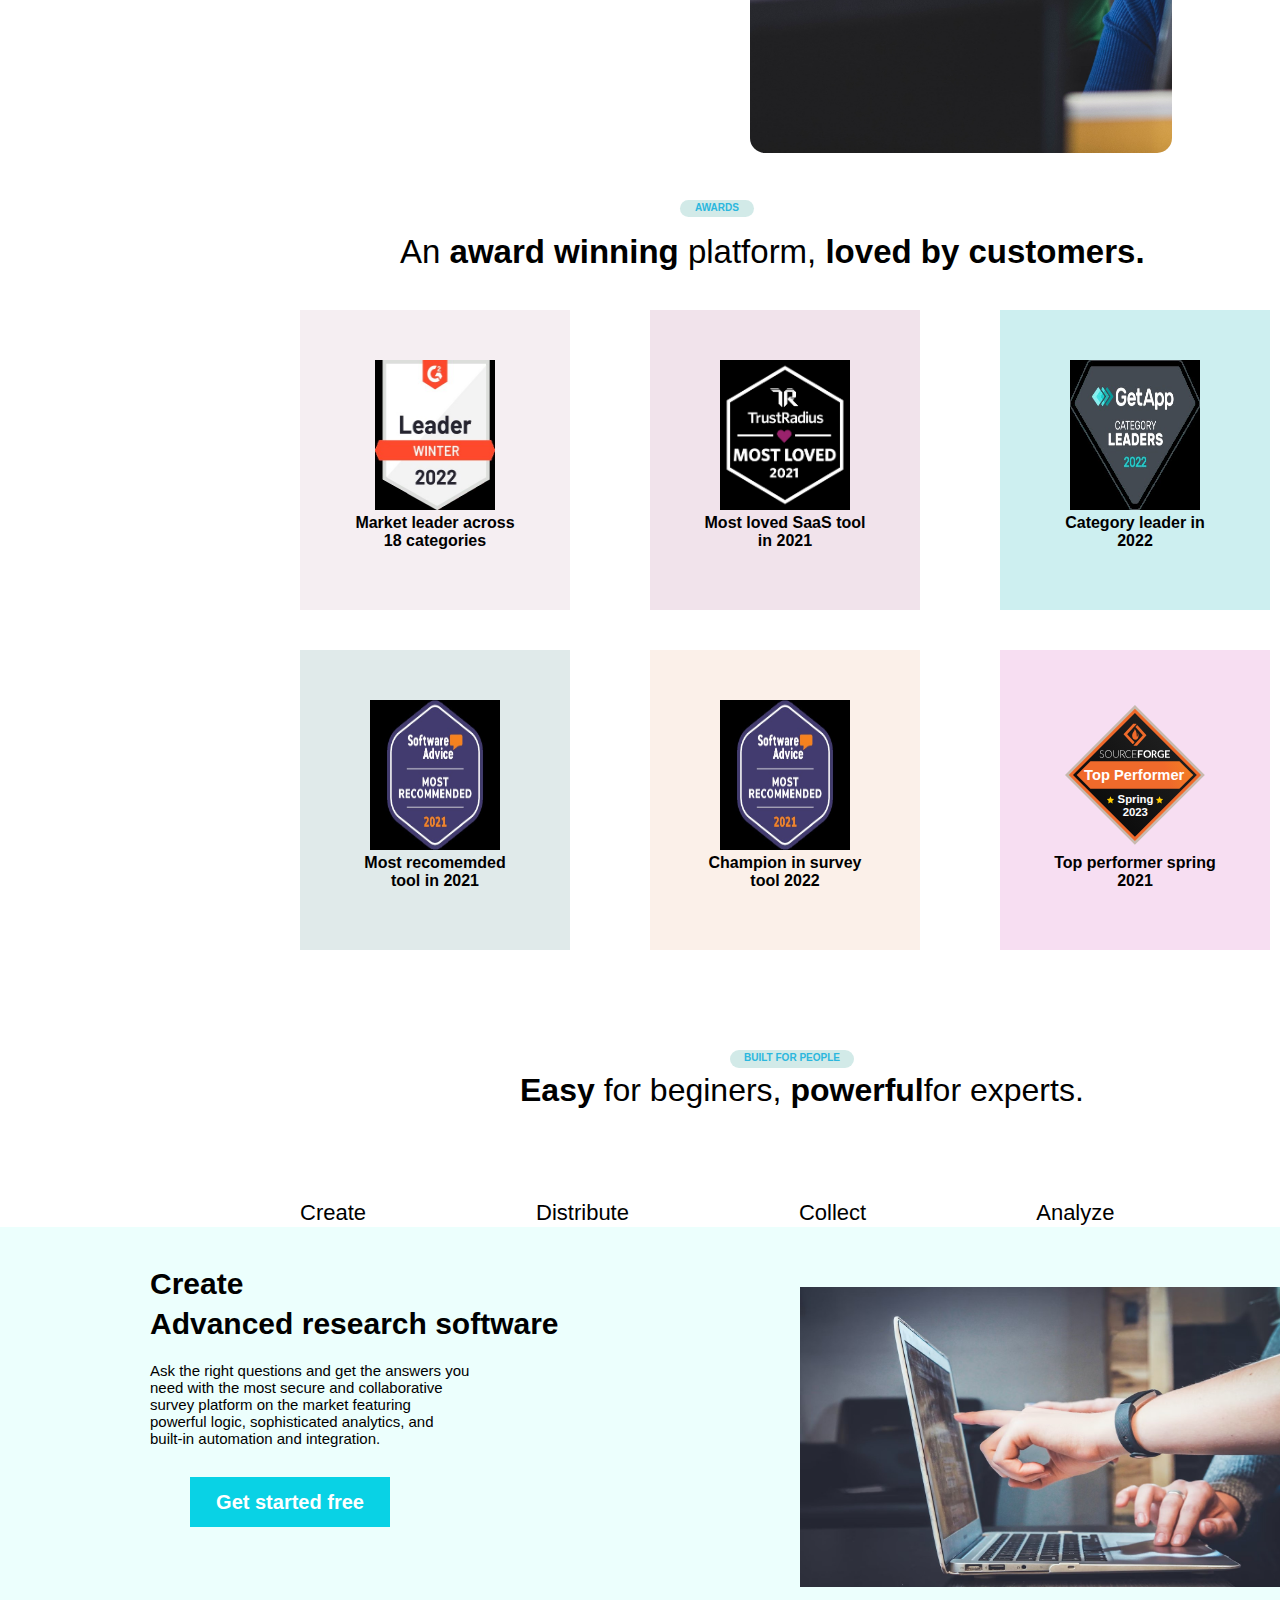
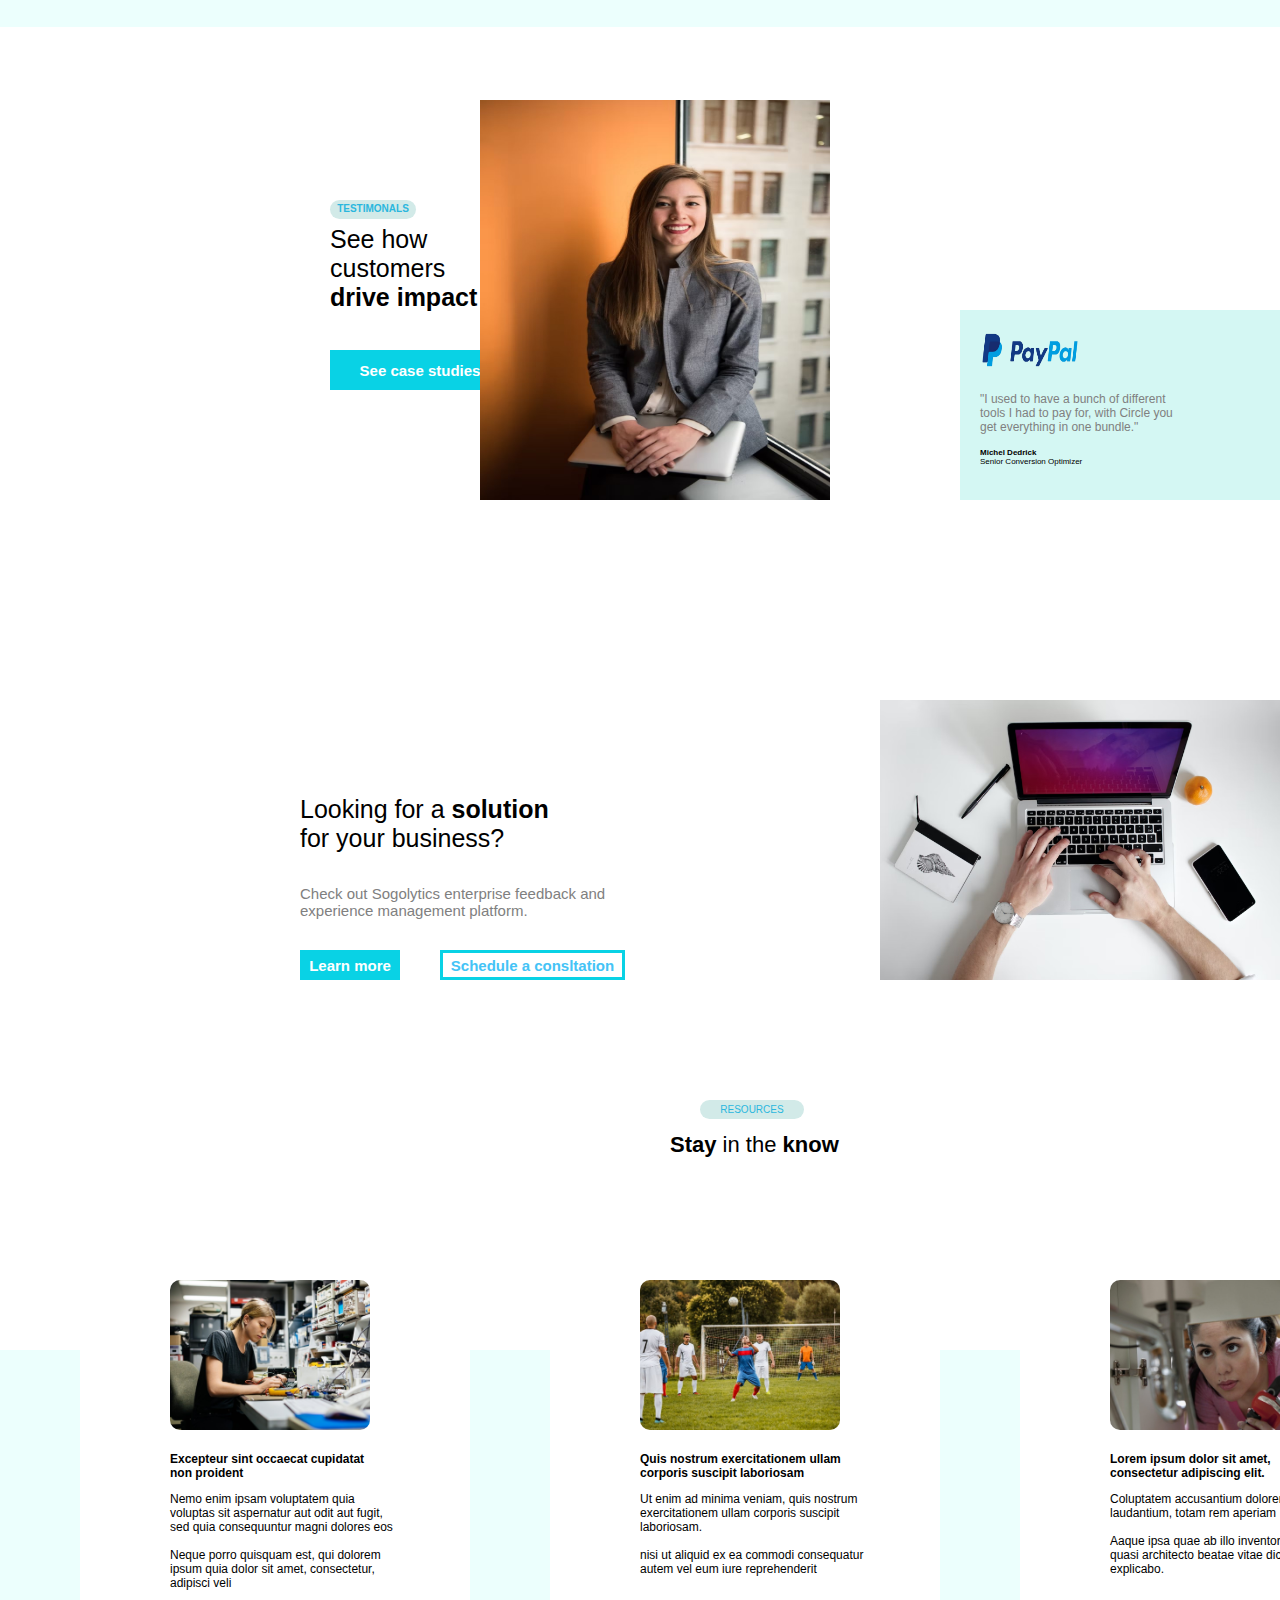
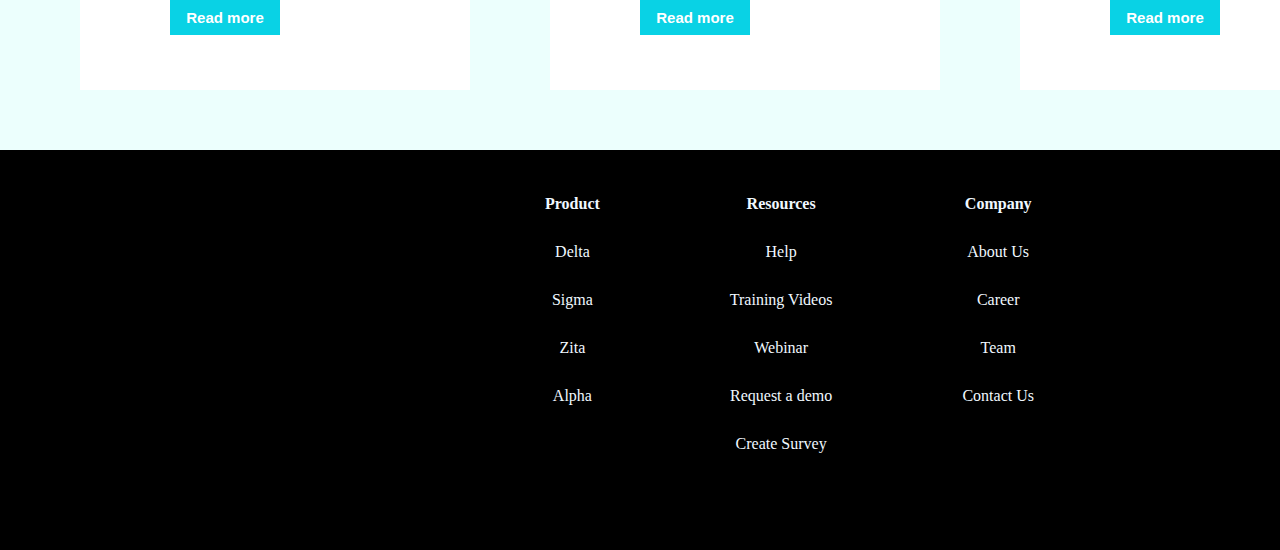
==== commit 8e49fb9a: "first commit" ====
--- a/index.html
+++ b/index.html
@@ -5,7 +5,7 @@
     <meta charset="UTF-8">
     <meta name="viewport" content="width=device-width, initial-scale=1.0">
     <title>Your Website</title>
-    <link rel="stylesheet" href="./index.css">
+    <link rel="stylesheet" href="./circle.css">
 </head>
 <body>
 
@@ -224,57 +224,50 @@
                 
             </div>
             <div class="BB"></div>
-            <div class="last">
-                <div style="width: 50%;"><div style="text-align: center;"><img class="unionseclast" src="images/san.png"></div>
-                </div>
-                <div class="lasst">
-                  <div class="lastrig">
-                    <div class="coll">
-                      <div class="pad"><b>Product</b></div>
-                      <div class="pad">Delta</div>
-                      <div class="pad">Sigma</div>
-                      <div class="pad">Zita</div>
-                      <div class="pad">Alpha</div>
-                    </div>
-                  </div>
-                  <div class="lastrig">
-                    <div class="coll">
-                      <div class="pad"><b>Resources</b></div>
-                      <div class="pad">Help</div>
-                      <div class="pad">Training Videos</div>
-                      <div class="pad">Webinar</div>
-                      <div class="pad">Request a demo</div>
-                      <div class="pad">Create Survey </div>
-                    </div>
-                  </div>
-                  <div class="lastrig">
-                    <div class="coll">
-                      <div class="pad"><b>Company</b></div>
-                      <div class="pad">About Us</div>
-                      <div class="pad">Career</div>
-                      <div class="pad">Team</div>
-                      <div class="pad">Contact Us</div>
-                    </div>
-                  </div>
+           </div>
+           <div class="lasst">
+            <div class="lastrig">
+              <div class="coll">
+                <div class="pad"><b>Product</b></div>
+                <div class="pad">Delta</div>
+                <div class="pad">Sigma</div>
+                <div class="pad">Zita</div>
+                <div class="pad">Alpha</div>
               </div>
+            </div>
+            <div class="lastrig">
+              <div class="coll">
+                <div class="pad"><b>Resources</b></div>
+                <div class="pad">Help</div>
+                <div class="pad">Training Videos</div>
+                <div class="pad">Webinar</div>
+                <div class="pad">Request a demo</div>
+                <div class="pad">Create Survey </div>
               </div>
-              <div style="background-color: rgb(24, 22, 22);">
-                <div style="padding-top: 20px; padding-left: 150px;padding-right: 100px;">
-                  <hr style="color:rgb(187, 171, 151);">
-                </div>
-              <div style="padding: 5px;"></div>
+            </div>
+            <div class="lastrig">
+              <div class="coll">
+                <div class="pad"><b>Company</b></div>
+                <div class="pad">About Us</div>
+                <div class="pad">Career</div>
+                <div class="pad">Team</div>
+                <div class="pad">Contact Us</div>
               </div>
-              <div class="final">
-                <div class="finalline"> </div>
-                <div class="finalline" style="padding-left: 10%;color: white;">Copyright 2022 Circle. All rights reserved</div>
-                <div class="finalline" style="padding-left: 20%;"><img src="images/linkedin.png"></div>
-                <div class="finalline" style="padding-left: 1%;"><img src="images/twitter.png"></div>
-                <div class="finalline" style="padding-left: 15%;color: white;">Privacy </div>
-                <div class="finalline" style="padding-left: 1%;color: white;">|</div>
-                <div class="finalline" style="padding-left: 1%;color: white;"> Security</div>
-                <div class="finalline" style="padding-left: 1%;color: white;">|</div>
-                <div class="finalline" style="padding-left: 1%;color: white;"> Terms and Services</div>
-              </div>
+            </div>
+        </div>
+        </div>
+        <!-- <div class="final">
+            <div class="finalline"> </div>
+            <div class="finalline" style="padding-left: 10%;color: white;">Copyright 2022 Circle. All rights reserved</div>
+            <div class="finalline" style="padding-left: 20%;"><img src="images/linkedin.png"></div>
+            <div class="finalline" style="padding-left: 1%;"><img src="images/twitter.png"></div>
+            <div class="finalline" style="padding-left: 15%;color: white;">Privacy </div>
+            <div class="finalline" style="padding-left: 1%;color: white;">|</div>
+            <div class="finalline" style="padding-left: 1%;color: white;"> Security</div>
+            <div class="finalline" style="padding-left: 1%;color: white;">|</div>
+            <div class="finalline" style="padding-left: 1%;color: white;"> Terms and Services</div>
+          </div> -->
+                
               
               
               
--- a/circle.css
+++ b/circle.css
@@ -0,0 +1,803 @@
+.lbutton {
+    border: 3px solid rgb(5, 4, 4); /* Set border to 3px solid with blue color */
+    /* line-height: 2.5; */
+    padding: 0 20px;
+    font-size: 1rem;
+    text-align: center;
+    color:#0f0c0c;
+    border-radius: 5%;
+    background-color:rgb(171, 241, 227);
+    position: absolute;
+    right: 90px;
+}
+
+        /* Add some basic styling for better presentation */
+        body {
+            font-family: Arial, sans-serif;
+            background: linear-gradient(to bottom right,#00eeff8a,rgba(249, 241, 7, 0));
+            background-repeat: no-repeat;
+            height: 500px;
+        }
+        
+        .header-content {
+            display: flex;
+            align-items: center;
+        }
+        .cir{
+            position: absolute;
+            font-family: 'Trebuchet MS', 'Lucida Sans Unicode', 'Lucida Grande', 'Lucida Sans', Arial, sans-serif;
+            left: 750px;
+            top: 32px;
+        }
+        .line ul  {
+            list-style-type: none;
+            
+        }
+        .line li {
+            display: inline-block;
+            margin: 0 20px;
+            font-family: 'Trebuchet MS', 'Lucida Sans Unicode', 'Lucida Grande', 'Lucida Sans', Arial, sans-serif;
+            font-size: 20px;
+            position: relative;
+            left: 300px;
+        }
+        .fir ul{
+            list-style-type: none;
+            display: flex;
+            
+        }
+        .fir li {
+            display: inline-block;
+            margin: 0 20px;
+            padding: 15px 10px;
+            font-family: 'Trebuchet MS', 'Lucida Sans Unicode', 'Lucida Grande', 'Lucida Sans', Arial, sans-serif;
+            font-size: 20px;
+        }
+        .im{
+            height: 30px;
+            width: 30px;
+            position: absolute;
+            left: 715px;
+            top: 38px;
+            
+            
+        }
+        .bl{
+            height: 300px;
+            width: 900px;
+        }
+        .pow{
+            position: absolute;
+            left: 360px;
+            top: 100px;
+            font-size: 50px;
+            font-style: oblique;
+            font-family: Verdana, Geneva, Tahoma, sans-serif;
+            
+
+        }
+        .pow2{
+            text-align: center;
+            position: absolute;
+            top: 280px;
+            font-size: 23px;
+            left: 450px;
+        }
+        .sbutton {
+            border: 3px solid rgb(5, 4, 4); 
+            padding: 0 20px;
+            font-size: 18px;
+            text-align: center;
+            color:white;
+            border-radius: 5%;
+            width: 200px;
+            height: 50px;
+            background-color:rgb(9, 210, 229);
+            position: absolute;
+            top: 410px;
+            left: 650px;
+        }
+        .cus{
+            text-align: center;
+            position: absolute;
+            font-style: bold;
+            padding: 2px;
+            width: 100px;
+            height: 13px;
+            border-radius: 10px;
+            color:rgb(43, 183, 222);
+            background-color: rgb(161, 243, 219);
+            font-size: 10px;
+            position: absolute;
+            top: 870px;
+            left: 700px;
+            
+        }
+        .ach{
+            font-size: 33px;
+            position: absolute;
+            top:870px;
+            left:430px ;
+            
+        }
+        .s4{
+            display:flex;
+            
+            align-items: center;
+            flex-direction: row;
+            flex-wrap: wrap;
+            position: absolute;
+            top:970px;
+            left: 280px;
+        }
+        .s4 img{
+            margin-right: 30px;
+        }
+        .ACH ul{
+            
+            display: flex;
+            
+        }
+        .ACH li {
+            display: inline-block;
+           
+            margin: 0 20px;
+            padding: 15px 10px;
+            font-size: 15px;
+    
+        }
+        .ACH{
+            position: absolute;
+            top: 1020px;
+            left: 370px;
+        }
+        
+        
+        .image {
+            width: 60%;
+            height: 80%;
+            object-fit: contain;  
+            position: absolute;
+            top: 350px;
+            left: 310px;
+
+        }
+        .pro{
+            text-align: center;
+            position: absolute;
+            font-style: bold;
+            padding: 2px;
+            width: 100px;
+            height: 13px;
+            border-radius: 10px;
+            color:rgb(43, 183, 222);
+            background-color: rgb(210, 234, 232);
+            font-size: 10px;
+            position: absolute;
+            top: 1200px;
+            left: 200px;
+        }
+        .tool{
+            position: absolute;
+            font-size: 30px;
+            left:190px ;
+            top: 1200px;
+        }
+        .love{
+            position: absolute;
+            left:190px ;
+            top: 1290px;
+            font-size: 20px;
+        }
+        .s1button {
+            font-size: 20px;
+            text-align: center;
+            color: white;
+            border: none;
+            border-radius: 0%;
+            width: 200px;
+            height: 50px;
+            background-color: rgb(9, 210, 229);
+            position: absolute;
+            top: 1500px;
+            left: 190px;
+        }
+        .image2 {
+            width: 33%;
+            height: 67%;
+            border-radius: 15px;
+            object-fit: cover;  
+            position: absolute;
+            top: 1150px;
+            left: 750px;
+
+        }
+        .awards{
+            text-align: center;
+            position: absolute;
+            font-style: bold;
+            padding: 2px;
+            width: 70px;
+            height: 13px;
+            border-radius: 10px;
+            color:rgb(43, 183, 222);
+            background-color: rgb(210, 234, 232);
+            font-size: 10px;
+            position: absolute;
+            top: 1800px;
+            left: 680px;
+        }
+        .win{
+            font-size: 33px;
+            position: absolute;
+            top: 1800px;
+            left: 400px;
+        }
+        .G1{
+            text-align: center;
+            position: absolute;
+            top: 1680px;
+            font-size: medium;
+            left: 50px;
+            position: absolute;
+            font-style: bold;
+            padding: 50px;
+            width: 170px;
+            height: 200px;
+            color:black;
+            background-color: rgb(245, 238, 242);
+            position: absolute;
+            top: 1910px;
+            left: 300px;
+            
+        }
+        .G2{
+            text-align: center;
+            position: absolute;
+            top: 1680px;
+            font-size: medium;
+            left: 50px;
+            position: absolute;
+            font-style: bold;
+            padding: 50px;
+            width: 170px;
+            height: 200px;
+            color:black;
+            background-color: rgb(241, 227, 235);
+            position: absolute;
+            top: 1910px;
+            left: 650px;
+            
+        }
+        .G3{
+            text-align: center;
+            position: absolute;
+            top: 1680px;
+            font-size: medium;
+            left: 50px;
+            position: absolute;
+            font-style: bold;
+            padding: 50px;
+            width: 170px;
+            height: 200px;
+            color:black;
+            background-color: rgb(205, 239, 240);
+            position: absolute;
+            top: 1910px;
+            left: 1000px;
+            
+        }
+        .G4{
+            text-align: center;
+            position: absolute;
+            top: 1680px;
+            font-size: medium;
+            left: 50px;
+            position: absolute;
+            font-style: bold;
+            padding: 50px;
+            width: 170px;
+            height: 200px;
+            color:black;
+            background-color: rgb(224, 234, 234);
+            position: absolute;
+            top: 2250px;
+            left: 300px;
+            
+        }
+        .G5{
+            text-align: center;
+            position: absolute;
+            top: 1680px;
+            font-size: medium;
+            left: 50px;
+            position: absolute;
+            font-style: bold;
+            padding: 50px;
+            width: 170px;
+            height: 200px;
+            color:black;
+            background-color: rgb(251, 240, 233);
+            position: absolute;
+            top: 2250px;
+            left: 650px;
+            
+        }
+        .G6{
+            text-align: center;
+            position: absolute;
+            top: 1680px;
+            font-size: medium;
+            left: 50px;
+            position: absolute;
+            font-style: bold;
+            padding: 50px;
+            width: 170px;
+            height: 200px;
+            color:black;
+            background-color: rgb(247, 222, 242);
+            position: absolute;
+            top: 2250px;
+            left: 1000px;
+            
+        }
+        .built{
+            text-align: center;
+            position: absolute;
+            font-style: bold;
+            padding: 2px;
+            width: 120px;
+            height: 14px;
+            border-radius: 10px;
+            color:rgb(43, 183, 222);
+            background-color: rgb(210, 234, 232);
+            font-size: 10px;
+            position: absolute;
+            top: 2650px;
+            left: 730px;
+        }
+        .exp{
+            position: absolute;
+            font-size: 32px;
+            top: 2640px;
+            left: 520px;
+            
+        }
+        .ord {
+            list-style: none; 
+            padding: 0;
+            display: flex;
+            justify-content: space-between;
+            position: absolute;
+            top: 2800px;
+            left: 200px;
+            font-size: 22px;
+        }
+
+        li {
+            display: inline-block;
+            cursor: pointer; 
+            position: relative;
+            transition: color 0.3s; 
+            margin-left: 100px;
+            margin-right: 70px;
+        }
+
+        li:hover {
+            color: #1ac9f5;
+        }
+
+        li:hover::after {
+            content: "";
+            position: absolute;
+            bottom: 0;
+            left: 0;
+            width: 100%;
+            height: 5px;
+            background-color: #1ac9f5; 
+            
+        }
+        .G7{
+            font-size: 30px;
+            left: 50px;
+            position: absolute;
+            font-style: bold;
+            padding: 150px;
+            width: 1170px;
+            height: 100px;
+            color:black;
+            background-color: rgb(236, 255, 253);
+            top: 2827px;
+            left: 0%;
+        }
+        .CR{
+            
+            display: flex;
+            flex-direction: column;
+            position: absolute;
+            top: 10px;
+
+            
+        }
+        .CR1{
+            position: absolute;
+            top: 50px;
+        }
+        .CR2{
+            position: absolute;
+            top: 120px;
+        }
+        .mon{
+            position: absolute;
+            top: 60px;
+            left: 800px;
+        }
+        .s2button {
+            font-size: 20px;
+            text-align: center;
+            color: white;
+            border: none;
+            border-radius: 0%;
+            width: 200px;
+            height: 50px;
+            background-color: rgb(9, 210, 229);
+            position: absolute;
+            top: 250px;
+            left: 190px;
+        }
+        .TS{
+            justify-content: center;
+            align-items: center;
+            text-align: center;
+            padding: 3px;
+            width: 80px;
+            height: 13px;
+            border-radius: 10px;
+            color:rgb(43, 183, 222);
+            background-color: rgb(210, 234, 232);
+            font-size: 10px;
+            position: absolute;
+            top: 3400px;
+            left: 330px;
+        }
+        .TS1{
+            position: absolute;
+            top: 3400px;
+            left: 330px;
+
+        }
+        .s3button {
+            font-size: 15px;
+            text-align: center;
+            color: white;
+            border: none;
+            border-radius: 0%;
+            width: 180px;
+            height: 40px;
+            background-color: rgb(9, 210, 229);
+            position: absolute;
+            top: 3550px;
+            left: 330px;
+        }
+        .sis{
+            position: absolute;
+            top: 3300px;
+            right: 450px ;
+        }
+        .G8{
+            font-size: 30px;
+            left: 50px;
+            position: absolute;
+            font-style: bold;
+            padding: 70px;
+            width: 180px;
+            height: 50px;
+            color:black;
+            background-color: rgb(212, 247, 243);
+            position: absolute;
+            top: 3510px;
+            left: 960px;
+        }
+        .Quote{
+            position: absolute;
+            left: 20px;
+           }
+        .ARTH{
+            position: absolute;
+            top: 130px;
+            left: 20px;
+        }
+        .pay{
+            position: absolute;
+            top: 20px;
+            left: 20px;
+        }
+        .LW{
+            position: absolute;
+            top: 3900px;
+            left: 880px;
+        }
+        .sol{
+            position: absolute;
+            top: 3970px;
+            left: 300px;
+        }
+        .sol1{
+            position: absolute;
+            top: 4070px;
+            left: 300px;
+        }
+        .s4button {
+            font-size: 15px;
+            text-align: center;
+            color: white;
+            border: none;
+            border-radius: 0%;
+            width: 100px;
+            height: 30px;
+            background-color: rgb(9, 210, 229);
+            position: absolute;
+            top: 4150px;
+            left: 300px;
+        }
+        
+            .s5button {
+                font-size: 15px;
+                text-align: center;
+                background-color: white;
+                color: rgb(68, 195, 246);
+                border: 3px solid rgb(9, 210, 229);; /* Add or customize border properties */
+                border-radius: 0%;
+                width: 185px;
+                height: 30px;
+                position: absolute;
+                top: 4150px;
+                left: 440px;
+            }
+            .RES{
+                    position: absolute;
+                    top: 4300px;
+                    left: 700px;
+                    display: flex;
+                    justify-content: center;
+                    align-items: center;
+                    text-align: center;
+                    padding: 2px;
+                    width: 100px;
+                    height: 15px;
+                    border-radius: 10px;
+                    color: rgb(43, 183, 222);
+                    background-color: rgb(210, 234, 232);
+                    font-size: 10px;
+            }
+            .RES1{
+                position: absolute;
+                    top: 4310px;
+                    left: 670px;
+
+            }
+            .PB{
+                font-size: 30px;
+                left: 50px;
+                position: absolute;
+                font-style: bold;
+                padding: 150px;
+                width: 1170px;
+                height: 100px;
+                color:black;
+                background-color: rgb(236, 255, 253);
+                top: 4550px;
+                left: 0%;
+            }
+            
+            
+            .G9{
+            text-align: left;
+            font-size: 12px;
+            padding: 120px;
+            width: 150px;
+            height: 200px;
+            color:black;
+            background-color: white;
+            position: absolute;
+            top: 4450px;
+            left: 80px;
+            }
+            .GR1{
+            position: absolute;
+            top: 190px;
+            left: 90px;
+            }
+            .cupidatat{
+                position: absolute;
+                top: 30px;
+                border-radius: 10px;
+                object-fit: cover; 
+                position: absolute;
+                left: 90px;
+            }
+            .GR2{
+                position: absolute;
+                top: 230px;
+                left: 90px;
+                font-size: 12px;
+                }
+                .s6button {
+                    font-size: 15px;
+                    text-align: center;
+                    color: white;
+                    border: none;
+                    border-radius: 0%;
+                    width: 110px;
+                    height: 35px;
+                    background-color: rgb(9, 210, 229);
+                    position: absolute;
+                    top: 350px;
+                    left: 90px;
+                }
+                .cupidatat{
+                    position: absolute;
+                    top: 30px;
+                    border-radius: 10px;
+                    object-fit: cover; 
+                }
+                .G10{
+                text-align: left;
+                font-size: 12px;
+                padding: 120px;
+                width: 150px;
+                height: 200px;
+                color:black;
+                background-color: white;
+                position: absolute;
+                top: 4450px;
+                left: 550px;
+                }
+                .GR3{
+                position: absolute;
+                top: 190px;
+                left: 90px;
+                }
+                .FB{
+                    position: absolute;
+                    
+                    border-radius: 10px;
+                    object-fit: cover; 
+                    position: absolute;
+                    left: 90px;
+                    top: 30px;
+                }
+                .GR4{
+                    position: absolute;
+                    top: 230px;
+                    left: 90px;
+                    font-size: 12px;
+                    }
+                    .s7button {
+                        font-size: 15px;
+                        text-align: center;
+                        color: white;
+                        border: none;
+                        border-radius: 0%;
+                        width: 110px;
+                        height: 35px;
+                        background-color: rgb(9, 210, 229);
+                        position: absolute;
+                        top: 350px;
+                        left: 90px;
+                    }
+                    .G11{
+                        text-align: left;
+                        font-size: 12px;
+                        padding: 120px;
+                        width: 150px;
+                        height: 200px;
+                        color:black;
+                        background-color: white;
+                        position: absolute;
+                        top: 4450px;
+                        left: 1020px;
+                        }
+                        .GR5{
+                        position: absolute;
+                        top: 190px;
+                        left: 90px;
+                        }
+                        .work{
+                            position: absolute;
+                            
+                            border-radius: 10px;
+                            object-fit: cover; 
+                            position: absolute;
+                            left: 90px;
+                            top: 30px;
+                        }
+                        .GR6{
+                            position: absolute;
+                            top: 230px;
+                            left: 90px;
+                            font-size: 12px;
+                            }
+                            .s8button {
+                                font-size: 15px;
+                                text-align: center;
+                                color: white;
+                                border: none;
+                                border-radius: 0%;
+                                width: 110px;
+                                height: 35px;
+                                background-color: rgb(9, 210, 229);
+                                position: absolute;
+                                top: 350px;
+                                left: 90px;
+                            }
+                            .BB{
+                                font-size: 30px;
+                                left: 50px;
+                                position: absolute;
+                                font-style: bold;
+                                padding: 150px;
+                                width: 1170px;
+                                height: 100px;
+                                color:black;
+                                background-color: black;
+                                top: 4950px;
+                                left: 0%;
+                            }
+                            .lasst{
+                                display: flex;
+                                flex-direction: row;
+                                position: absolute;
+                                top: 4930px;
+                                left: 480px;
+                            
+                            
+                        }
+                        .coll{
+                            display: flex;
+                            flex-direction: column;
+                        }
+                        .lastrig{
+                            display: flex;
+                            flex-direction: row;
+                            padding: 50px;
+                            text-align: center;
+                            font-family: 'Segoe UI';
+                            color: aliceblue;
+                        }
+                        .pad{
+                            padding: 15px;
+                        }
+                        /* .final{
+                            display: flex;
+                            flex-direction: row;
+                            height: 5rem;
+                            width: 100%;
+                            top: 300px;
+                        
+                    } */
+                        
+                             
+                                                                
+                                                                
+                                                                
+                                                    
+                                            
+                                                    
+                                                    
+                                                    
+                                                    
+                                                    
+                                            
+                                                    
+                                                    
+                                            
+
+                                            
+                                            
+                                            
+                                            
+                                            
+
+                                            
+                                            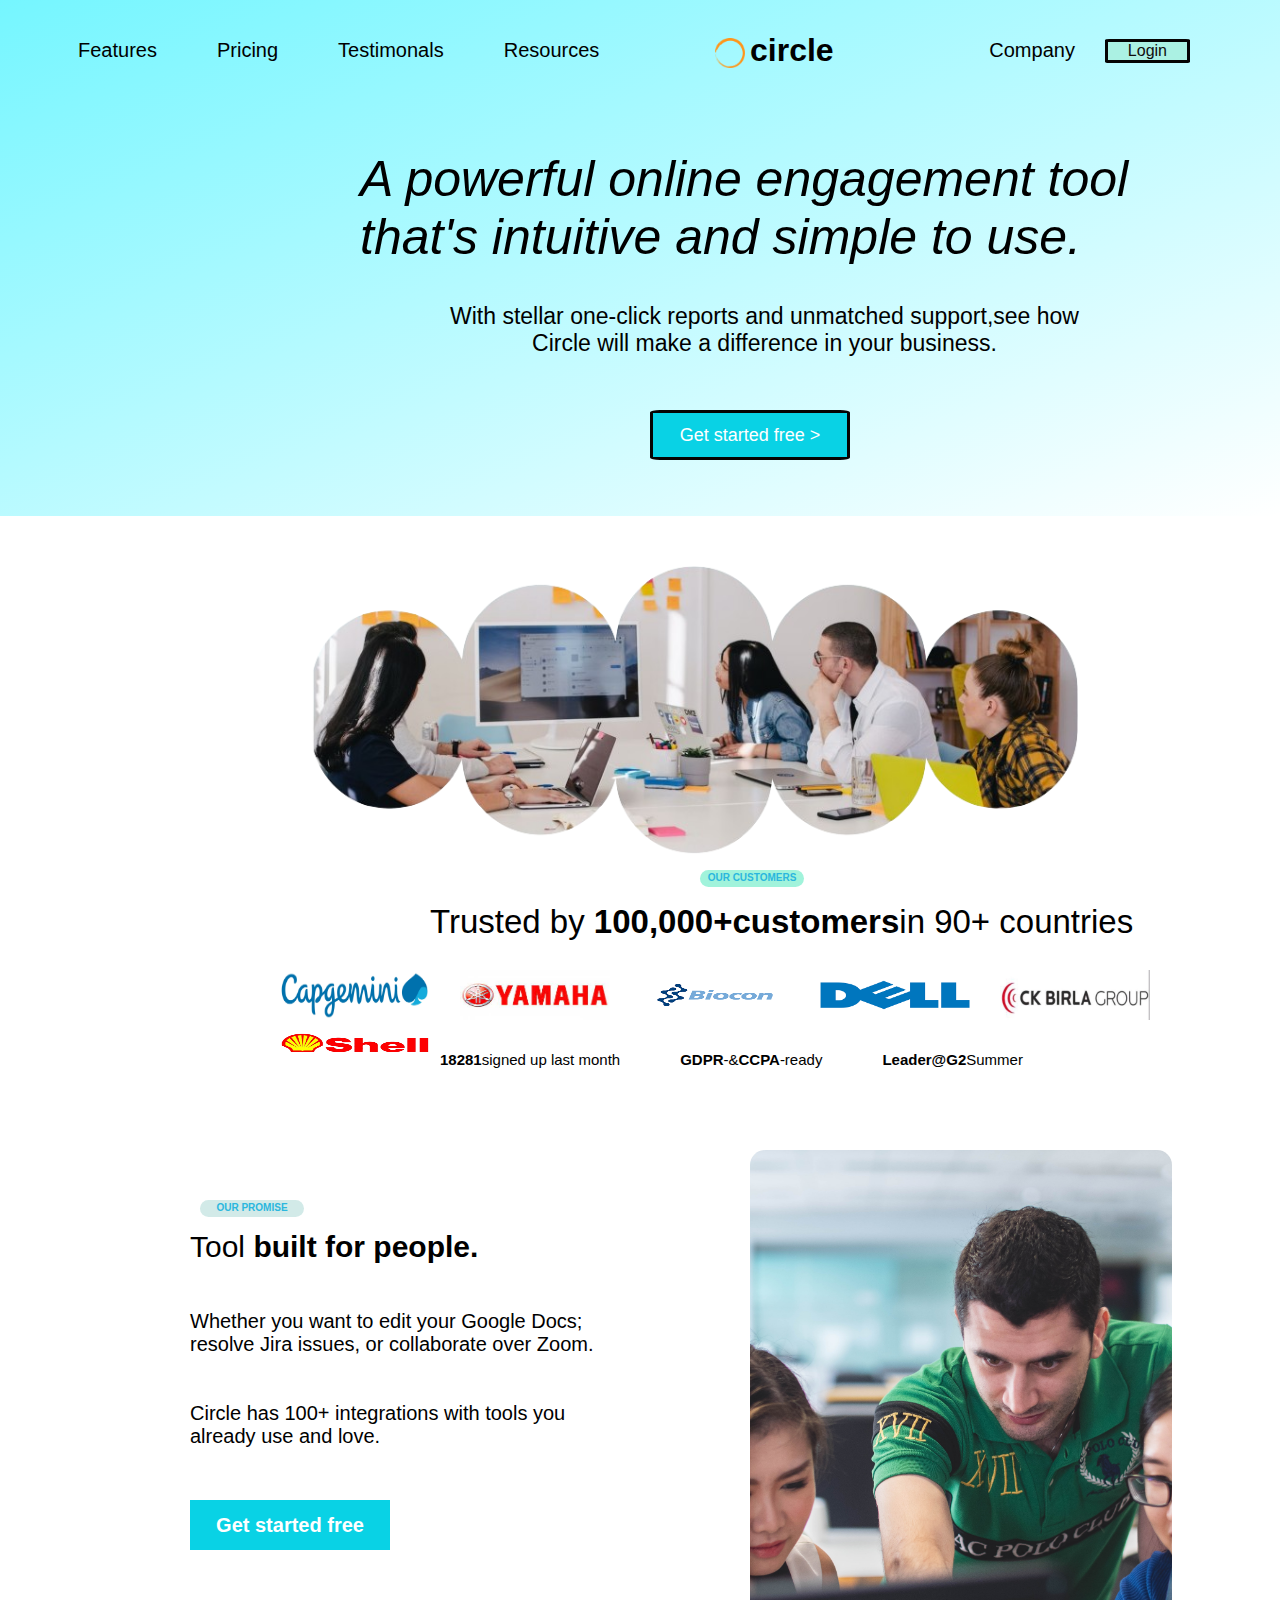
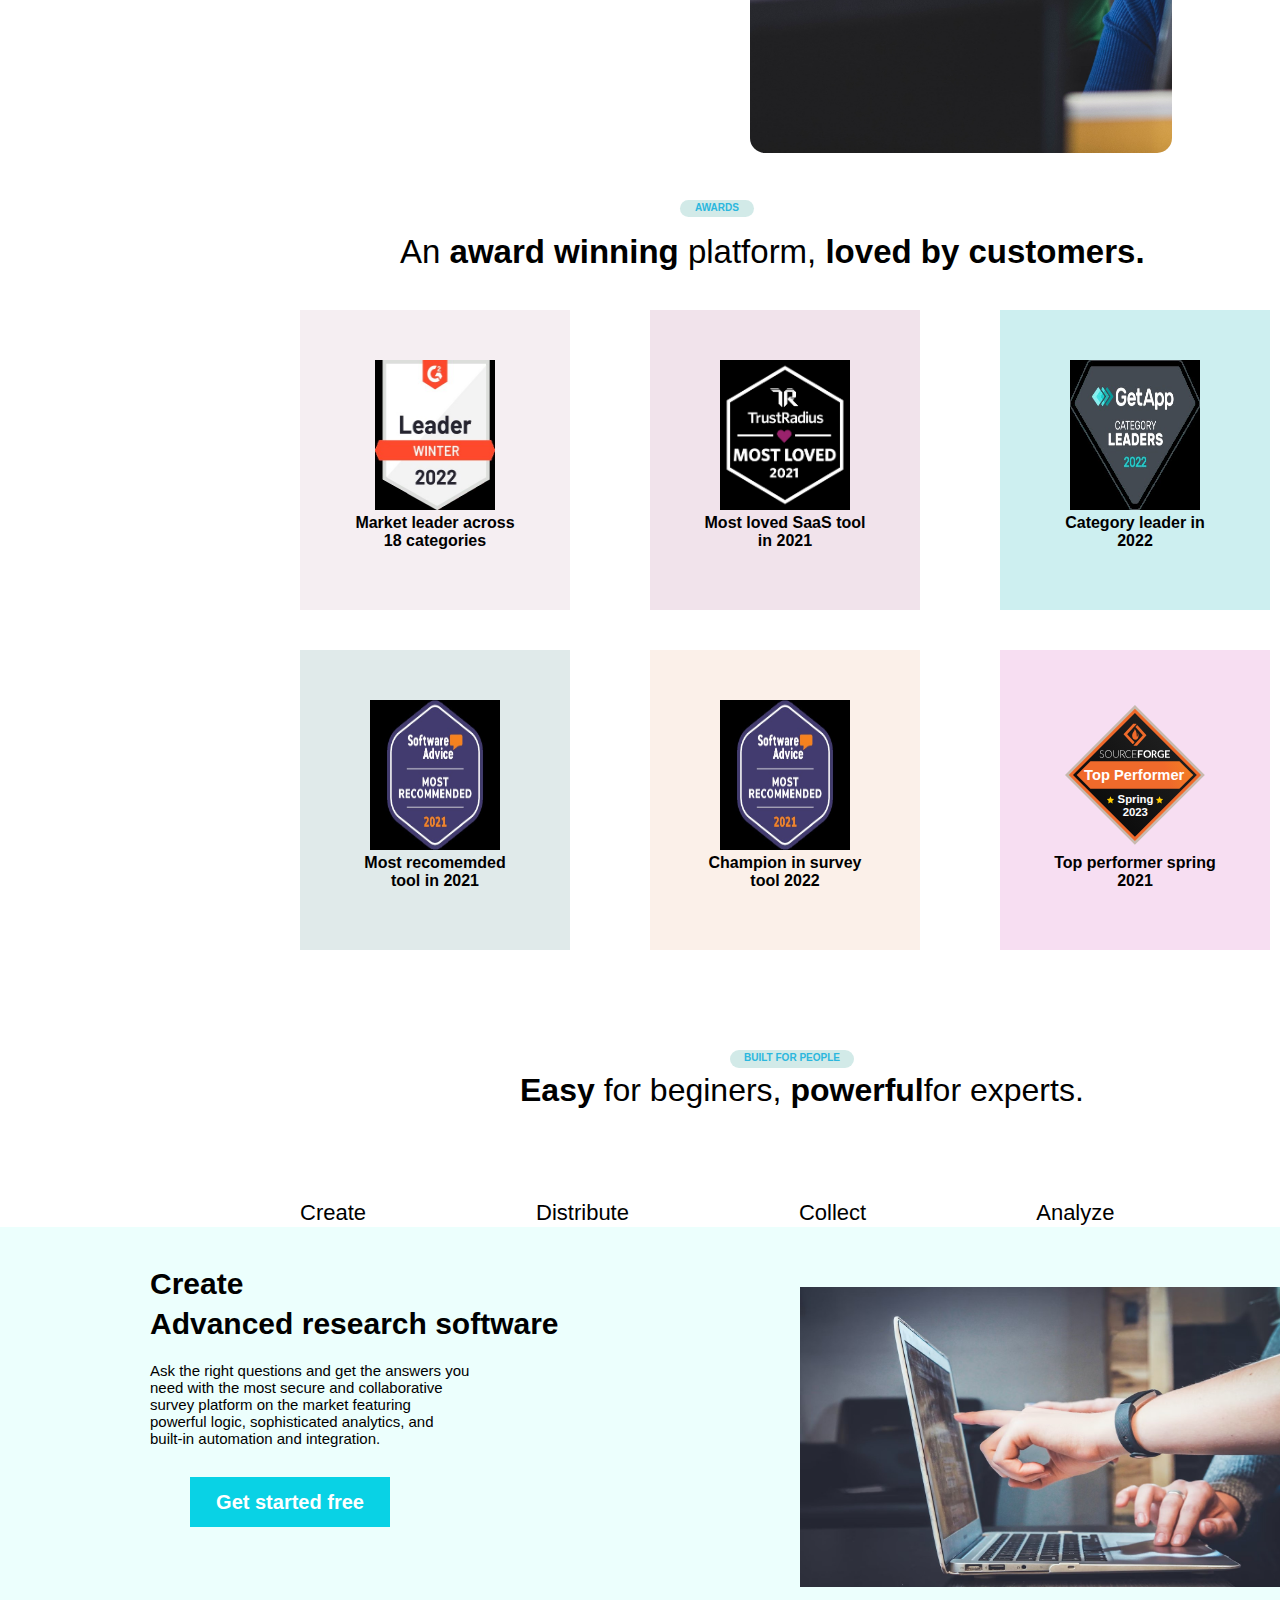
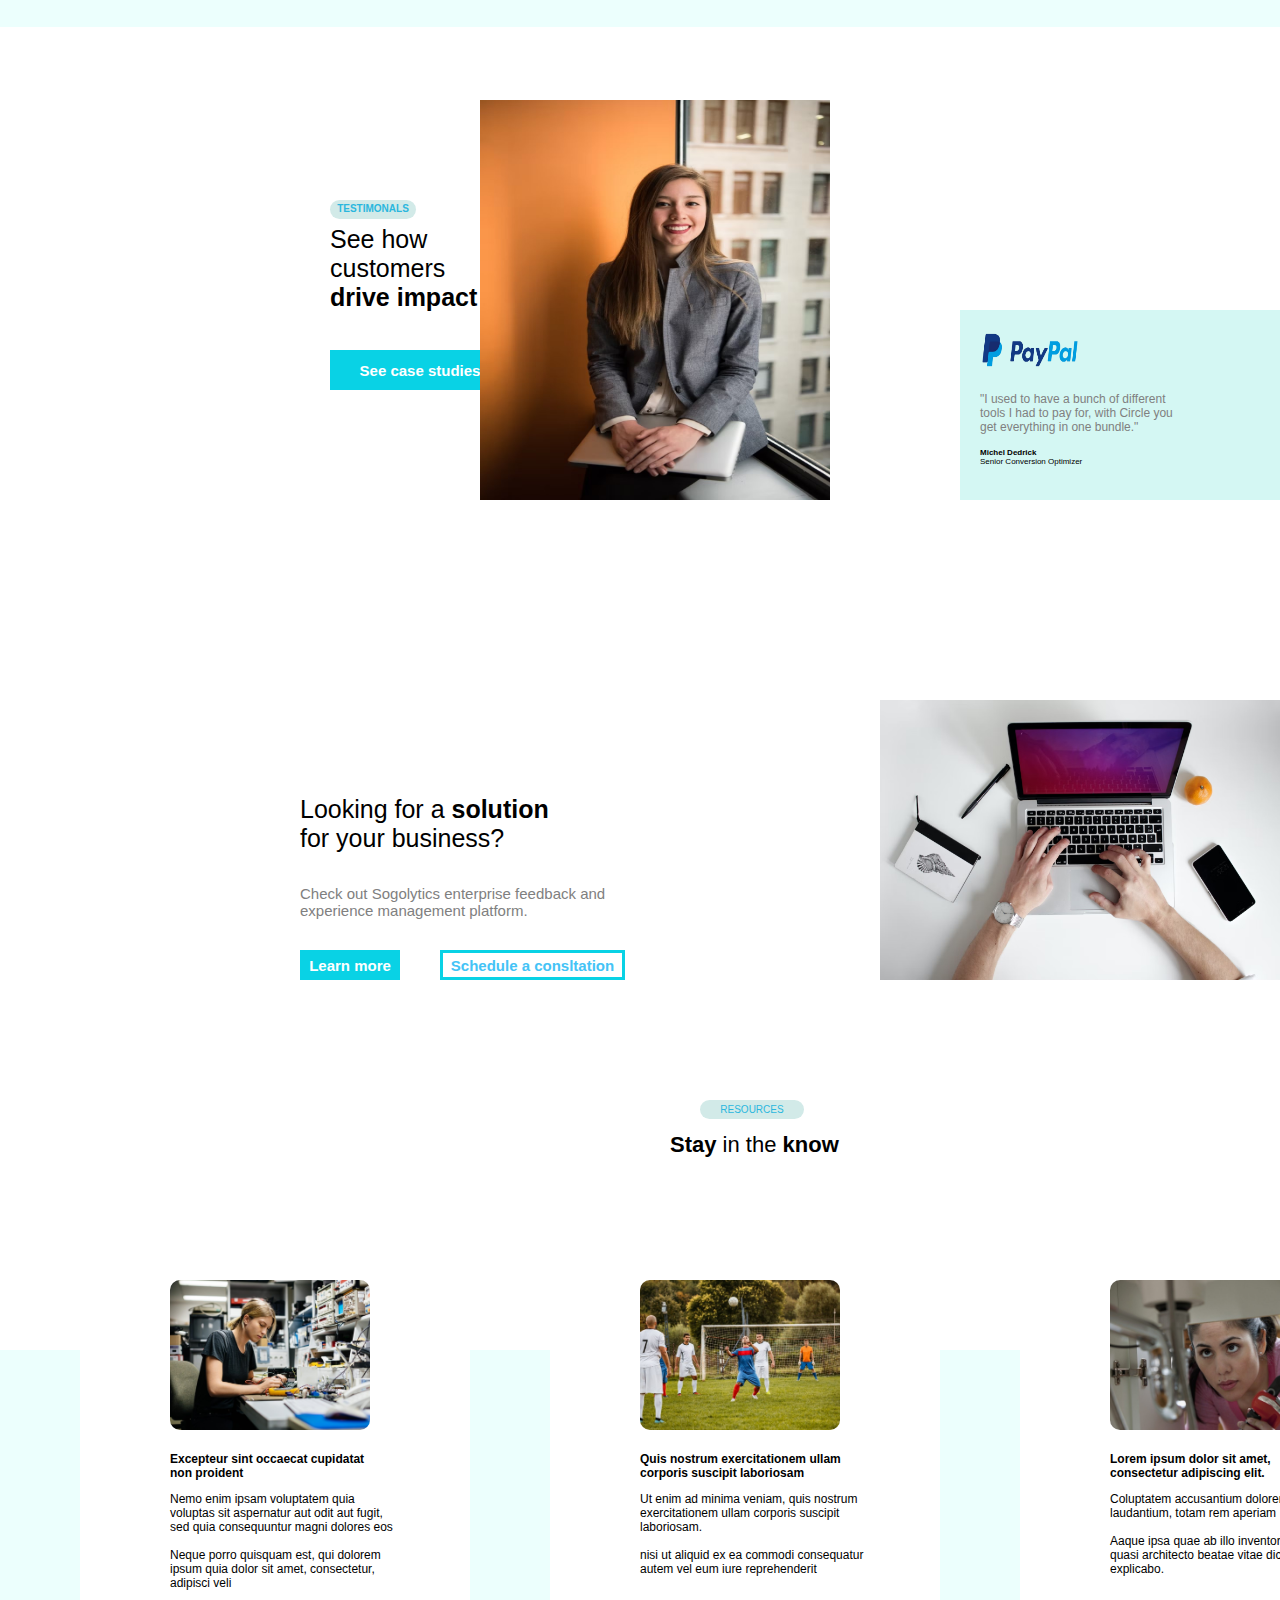
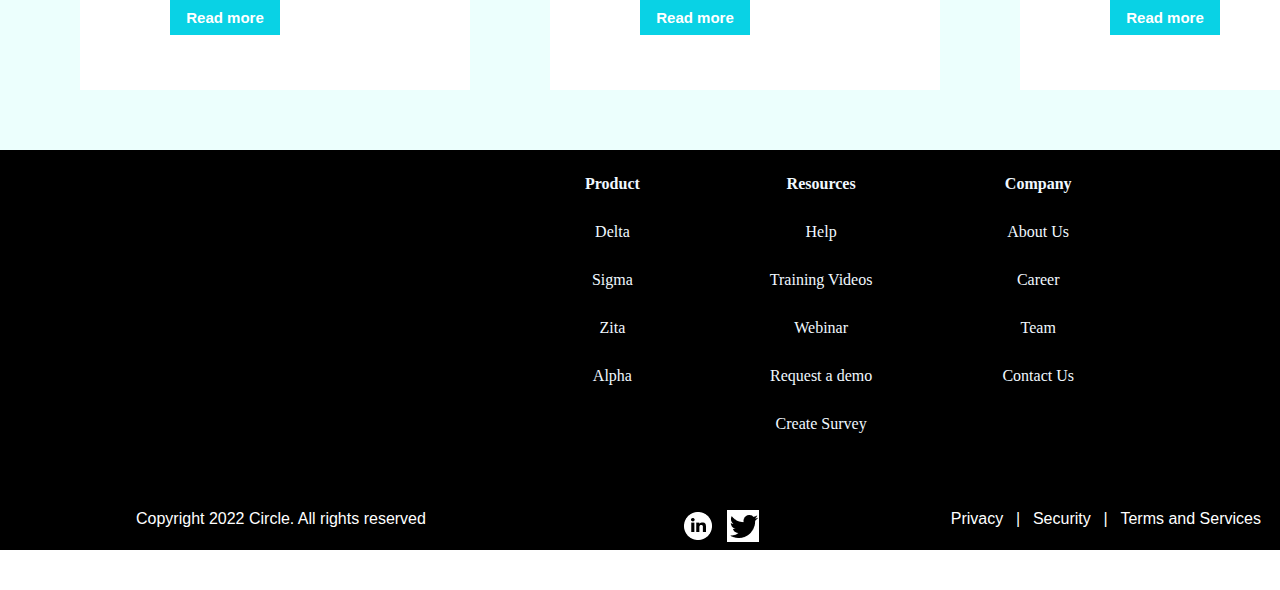
==== commit d680bcbd: "first commit" ====
--- a/index.html
+++ b/index.html
@@ -5,7 +5,7 @@
     <meta charset="UTF-8">
     <meta name="viewport" content="width=device-width, initial-scale=1.0">
     <title>Your Website</title>
-    <link rel="stylesheet" href="./circle.css">
+    <link rel="stylesheet" href="./index.css">
 </head>
 <body>
 
@@ -256,17 +256,17 @@
             </div>
         </div>
         </div>
-        <!-- <div class="final">
+         <div class="final">
             <div class="finalline"> </div>
             <div class="finalline" style="padding-left: 10%;color: white;">Copyright 2022 Circle. All rights reserved</div>
-            <div class="finalline" style="padding-left: 20%;"><img src="images/linkedin.png"></div>
-            <div class="finalline" style="padding-left: 1%;"><img src="images/twitter.png"></div>
+            <div class="finalline" style="padding-left: 20%;"><img src="./linkedin.png"></div>
+            <div class="finalline" style="padding-left: 1%;"><img src="./twitter.png"></div>
             <div class="finalline" style="padding-left: 15%;color: white;">Privacy </div>
             <div class="finalline" style="padding-left: 1%;color: white;">|</div>
             <div class="finalline" style="padding-left: 1%;color: white;"> Security</div>
             <div class="finalline" style="padding-left: 1%;color: white;">|</div>
             <div class="finalline" style="padding-left: 1%;color: white;"> Terms and Services</div>
-          </div> -->
+          </div> 
                 
               
               
--- a/index.css
+++ b/index.css
@@ -0,0 +1,804 @@
+.lbutton {
+    border: 3px solid rgb(5, 4, 4); /* Set border to 3px solid with blue color */
+    /* line-height: 2.5; */
+    padding: 0 20px;
+    font-size: 1rem;
+    text-align: center;
+    color:#0f0c0c;
+    border-radius: 5%;
+    background-color:rgb(171, 241, 227);
+    position: absolute;
+    right: 90px;
+}
+
+        /* Add some basic styling for better presentation */
+        body {
+            font-family: Arial, sans-serif;
+            background: linear-gradient(to bottom right,#00eeff8a,rgba(249, 241, 7, 0));
+            background-repeat: no-repeat;
+            height: 500px;
+        }
+        
+        .header-content {
+            display: flex;
+            align-items: center;
+        }
+        .cir{
+            position: absolute;
+            font-family: 'Trebuchet MS', 'Lucida Sans Unicode', 'Lucida Grande', 'Lucida Sans', Arial, sans-serif;
+            left: 750px;
+            top: 32px;
+        }
+        .line ul  {
+            list-style-type: none;
+            
+        }
+        .line li {
+            display: inline-block;
+            margin: 0 20px;
+            font-family: 'Trebuchet MS', 'Lucida Sans Unicode', 'Lucida Grande', 'Lucida Sans', Arial, sans-serif;
+            font-size: 20px;
+            position: relative;
+            left: 300px;
+        }
+        .fir ul{
+            list-style-type: none;
+            display: flex;
+            
+        }
+        .fir li {
+            display: inline-block;
+            margin: 0 20px;
+            padding: 15px 10px;
+            font-family: 'Trebuchet MS', 'Lucida Sans Unicode', 'Lucida Grande', 'Lucida Sans', Arial, sans-serif;
+            font-size: 20px;
+        }
+        .im{
+            height: 30px;
+            width: 30px;
+            position: absolute;
+            left: 715px;
+            top: 38px;
+            
+            
+        }
+        .bl{
+            height: 300px;
+            width: 900px;
+        }
+        .pow{
+            position: absolute;
+            left: 360px;
+            top: 100px;
+            font-size: 50px;
+            font-style: oblique;
+            font-family: Verdana, Geneva, Tahoma, sans-serif;
+            
+
+        }
+        .pow2{
+            text-align: center;
+            position: absolute;
+            top: 280px;
+            font-size: 23px;
+            left: 450px;
+        }
+        .sbutton {
+            border: 3px solid rgb(5, 4, 4); 
+            padding: 0 20px;
+            font-size: 18px;
+            text-align: center;
+            color:white;
+            border-radius: 5%;
+            width: 200px;
+            height: 50px;
+            background-color:rgb(9, 210, 229);
+            position: absolute;
+            top: 410px;
+            left: 650px;
+        }
+        .cus{
+            text-align: center;
+            position: absolute;
+            font-style: bold;
+            padding: 2px;
+            width: 100px;
+            height: 13px;
+            border-radius: 10px;
+            color:rgb(43, 183, 222);
+            background-color: rgb(161, 243, 219);
+            font-size: 10px;
+            position: absolute;
+            top: 870px;
+            left: 700px;
+            
+        }
+        .ach{
+            font-size: 33px;
+            position: absolute;
+            top:870px;
+            left:430px ;
+            
+        }
+        .s4{
+            display:flex;
+            
+            align-items: center;
+            flex-direction: row;
+            flex-wrap: wrap;
+            position: absolute;
+            top:970px;
+            left: 280px;
+        }
+        .s4 img{
+            margin-right: 30px;
+        }
+        .ACH ul{
+            
+            display: flex;
+            
+        }
+        .ACH li {
+            display: inline-block;
+           
+            margin: 0 20px;
+            padding: 15px 10px;
+            font-size: 15px;
+    
+        }
+        .ACH{
+            position: absolute;
+            top: 1020px;
+            left: 370px;
+        }
+        
+        
+        .image {
+            width: 60%;
+            height: 80%;
+            object-fit: contain;  
+            position: absolute;
+            top: 350px;
+            left: 310px;
+
+        }
+        .pro{
+            text-align: center;
+            position: absolute;
+            font-style: bold;
+            padding: 2px;
+            width: 100px;
+            height: 13px;
+            border-radius: 10px;
+            color:rgb(43, 183, 222);
+            background-color: rgb(210, 234, 232);
+            font-size: 10px;
+            position: absolute;
+            top: 1200px;
+            left: 200px;
+        }
+        .tool{
+            position: absolute;
+            font-size: 30px;
+            left:190px ;
+            top: 1200px;
+        }
+        .love{
+            position: absolute;
+            left:190px ;
+            top: 1290px;
+            font-size: 20px;
+        }
+        .s1button {
+            font-size: 20px;
+            text-align: center;
+            color: white;
+            border: none;
+            border-radius: 0%;
+            width: 200px;
+            height: 50px;
+            background-color: rgb(9, 210, 229);
+            position: absolute;
+            top: 1500px;
+            left: 190px;
+        }
+        .image2 {
+            width: 33%;
+            height: 67%;
+            border-radius: 15px;
+            object-fit: cover;  
+            position: absolute;
+            top: 1150px;
+            left: 750px;
+
+        }
+        .awards{
+            text-align: center;
+            position: absolute;
+            font-style: bold;
+            padding: 2px;
+            width: 70px;
+            height: 13px;
+            border-radius: 10px;
+            color:rgb(43, 183, 222);
+            background-color: rgb(210, 234, 232);
+            font-size: 10px;
+            position: absolute;
+            top: 1800px;
+            left: 680px;
+        }
+        .win{
+            font-size: 33px;
+            position: absolute;
+            top: 1800px;
+            left: 400px;
+        }
+        .G1{
+            text-align: center;
+            position: absolute;
+            top: 1680px;
+            font-size: medium;
+            left: 50px;
+            position: absolute;
+            font-style: bold;
+            padding: 50px;
+            width: 170px;
+            height: 200px;
+            color:black;
+            background-color: rgb(245, 238, 242);
+            position: absolute;
+            top: 1910px;
+            left: 300px;
+            
+        }
+        .G2{
+            text-align: center;
+            position: absolute;
+            top: 1680px;
+            font-size: medium;
+            left: 50px;
+            position: absolute;
+            font-style: bold;
+            padding: 50px;
+            width: 170px;
+            height: 200px;
+            color:black;
+            background-color: rgb(241, 227, 235);
+            position: absolute;
+            top: 1910px;
+            left: 650px;
+            
+        }
+        .G3{
+            text-align: center;
+            position: absolute;
+            top: 1680px;
+            font-size: medium;
+            left: 50px;
+            position: absolute;
+            font-style: bold;
+            padding: 50px;
+            width: 170px;
+            height: 200px;
+            color:black;
+            background-color: rgb(205, 239, 240);
+            position: absolute;
+            top: 1910px;
+            left: 1000px;
+            
+        }
+        .G4{
+            text-align: center;
+            position: absolute;
+            top: 1680px;
+            font-size: medium;
+            left: 50px;
+            position: absolute;
+            font-style: bold;
+            padding: 50px;
+            width: 170px;
+            height: 200px;
+            color:black;
+            background-color: rgb(224, 234, 234);
+            position: absolute;
+            top: 2250px;
+            left: 300px;
+            
+        }
+        .G5{
+            text-align: center;
+            position: absolute;
+            top: 1680px;
+            font-size: medium;
+            left: 50px;
+            position: absolute;
+            font-style: bold;
+            padding: 50px;
+            width: 170px;
+            height: 200px;
+            color:black;
+            background-color: rgb(251, 240, 233);
+            position: absolute;
+            top: 2250px;
+            left: 650px;
+            
+        }
+        .G6{
+            text-align: center;
+            position: absolute;
+            top: 1680px;
+            font-size: medium;
+            left: 50px;
+            position: absolute;
+            font-style: bold;
+            padding: 50px;
+            width: 170px;
+            height: 200px;
+            color:black;
+            background-color: rgb(247, 222, 242);
+            position: absolute;
+            top: 2250px;
+            left: 1000px;
+            
+        }
+        .built{
+            text-align: center;
+            position: absolute;
+            font-style: bold;
+            padding: 2px;
+            width: 120px;
+            height: 14px;
+            border-radius: 10px;
+            color:rgb(43, 183, 222);
+            background-color: rgb(210, 234, 232);
+            font-size: 10px;
+            position: absolute;
+            top: 2650px;
+            left: 730px;
+        }
+        .exp{
+            position: absolute;
+            font-size: 32px;
+            top: 2640px;
+            left: 520px;
+            
+        }
+        .ord {
+            list-style: none; 
+            padding: 0;
+            display: flex;
+            justify-content: space-between;
+            position: absolute;
+            top: 2800px;
+            left: 200px;
+            font-size: 22px;
+        }
+
+        li {
+            display: inline-block;
+            cursor: pointer; 
+            position: relative;
+            transition: color 0.3s; 
+            margin-left: 100px;
+            margin-right: 70px;
+        }
+
+        li:hover {
+            color: #1ac9f5;
+        }
+
+        li:hover::after {
+            content: "";
+            position: absolute;
+            bottom: 0;
+            left: 0;
+            width: 100%;
+            height: 5px;
+            background-color: #1ac9f5; 
+            
+        }
+        .G7{
+            font-size: 30px;
+            left: 50px;
+            position: absolute;
+            font-style: bold;
+            padding: 150px;
+            width: 1170px;
+            height: 100px;
+            color:black;
+            background-color: rgb(236, 255, 253);
+            top: 2827px;
+            left: 0%;
+        }
+        .CR{
+            
+            display: flex;
+            flex-direction: column;
+            position: absolute;
+            top: 10px;
+
+            
+        }
+        .CR1{
+            position: absolute;
+            top: 50px;
+        }
+        .CR2{
+            position: absolute;
+            top: 120px;
+        }
+        .mon{
+            position: absolute;
+            top: 60px;
+            left: 800px;
+        }
+        .s2button {
+            font-size: 20px;
+            text-align: center;
+            color: white;
+            border: none;
+            border-radius: 0%;
+            width: 200px;
+            height: 50px;
+            background-color: rgb(9, 210, 229);
+            position: absolute;
+            top: 250px;
+            left: 190px;
+        }
+        .TS{
+            justify-content: center;
+            align-items: center;
+            text-align: center;
+            padding: 3px;
+            width: 80px;
+            height: 13px;
+            border-radius: 10px;
+            color:rgb(43, 183, 222);
+            background-color: rgb(210, 234, 232);
+            font-size: 10px;
+            position: absolute;
+            top: 3400px;
+            left: 330px;
+        }
+        .TS1{
+            position: absolute;
+            top: 3400px;
+            left: 330px;
+
+        }
+        .s3button {
+            font-size: 15px;
+            text-align: center;
+            color: white;
+            border: none;
+            border-radius: 0%;
+            width: 180px;
+            height: 40px;
+            background-color: rgb(9, 210, 229);
+            position: absolute;
+            top: 3550px;
+            left: 330px;
+        }
+        .sis{
+            position: absolute;
+            top: 3300px;
+            right: 450px ;
+        }
+        .G8{
+            font-size: 30px;
+            left: 50px;
+            position: absolute;
+            font-style: bold;
+            padding: 70px;
+            width: 180px;
+            height: 50px;
+            color:black;
+            background-color: rgb(212, 247, 243);
+            position: absolute;
+            top: 3510px;
+            left: 960px;
+        }
+        .Quote{
+            position: absolute;
+            left: 20px;
+           }
+        .ARTH{
+            position: absolute;
+            top: 130px;
+            left: 20px;
+        }
+        .pay{
+            position: absolute;
+            top: 20px;
+            left: 20px;
+        }
+        .LW{
+            position: absolute;
+            top: 3900px;
+            left: 880px;
+        }
+        .sol{
+            position: absolute;
+            top: 3970px;
+            left: 300px;
+        }
+        .sol1{
+            position: absolute;
+            top: 4070px;
+            left: 300px;
+        }
+        .s4button {
+            font-size: 15px;
+            text-align: center;
+            color: white;
+            border: none;
+            border-radius: 0%;
+            width: 100px;
+            height: 30px;
+            background-color: rgb(9, 210, 229);
+            position: absolute;
+            top: 4150px;
+            left: 300px;
+        }
+        
+            .s5button {
+                font-size: 15px;
+                text-align: center;
+                background-color: white;
+                color: rgb(68, 195, 246);
+                border: 3px solid rgb(9, 210, 229);; /* Add or customize border properties */
+                border-radius: 0%;
+                width: 185px;
+                height: 30px;
+                position: absolute;
+                top: 4150px;
+                left: 440px;
+            }
+            .RES{
+                    position: absolute;
+                    top: 4300px;
+                    left: 700px;
+                    display: flex;
+                    justify-content: center;
+                    align-items: center;
+                    text-align: center;
+                    padding: 2px;
+                    width: 100px;
+                    height: 15px;
+                    border-radius: 10px;
+                    color: rgb(43, 183, 222);
+                    background-color: rgb(210, 234, 232);
+                    font-size: 10px;
+            }
+            .RES1{
+                position: absolute;
+                    top: 4310px;
+                    left: 670px;
+
+            }
+            .PB{
+                font-size: 30px;
+                left: 50px;
+                position: absolute;
+                font-style: bold;
+                padding: 150px;
+                width: 1170px;
+                height: 100px;
+                color:black;
+                background-color: rgb(236, 255, 253);
+                top: 4550px;
+                left: 0%;
+            }
+            
+            
+            .G9{
+            text-align: left;
+            font-size: 12px;
+            padding: 120px;
+            width: 150px;
+            height: 200px;
+            color:black;
+            background-color: white;
+            position: absolute;
+            top: 4450px;
+            left: 80px;
+            }
+            .GR1{
+            position: absolute;
+            top: 190px;
+            left: 90px;
+            }
+            .cupidatat{
+                position: absolute;
+                top: 30px;
+                border-radius: 10px;
+                object-fit: cover; 
+                position: absolute;
+                left: 90px;
+            }
+            .GR2{
+                position: absolute;
+                top: 230px;
+                left: 90px;
+                font-size: 12px;
+                }
+                .s6button {
+                    font-size: 15px;
+                    text-align: center;
+                    color: white;
+                    border: none;
+                    border-radius: 0%;
+                    width: 110px;
+                    height: 35px;
+                    background-color: rgb(9, 210, 229);
+                    position: absolute;
+                    top: 350px;
+                    left: 90px;
+                }
+                .cupidatat{
+                    position: absolute;
+                    top: 30px;
+                    border-radius: 10px;
+                    object-fit: cover; 
+                }
+                .G10{
+                text-align: left;
+                font-size: 12px;
+                padding: 120px;
+                width: 150px;
+                height: 200px;
+                color:black;
+                background-color: white;
+                position: absolute;
+                top: 4450px;
+                left: 550px;
+                }
+                .GR3{
+                position: absolute;
+                top: 190px;
+                left: 90px;
+                }
+                .FB{
+                    position: absolute;
+                    
+                    border-radius: 10px;
+                    object-fit: cover; 
+                    position: absolute;
+                    left: 90px;
+                    top: 30px;
+                }
+                .GR4{
+                    position: absolute;
+                    top: 230px;
+                    left: 90px;
+                    font-size: 12px;
+                    }
+                    .s7button {
+                        font-size: 15px;
+                        text-align: center;
+                        color: white;
+                        border: none;
+                        border-radius: 0%;
+                        width: 110px;
+                        height: 35px;
+                        background-color: rgb(9, 210, 229);
+                        position: absolute;
+                        top: 350px;
+                        left: 90px;
+                    }
+                    .G11{
+                        text-align: left;
+                        font-size: 12px;
+                        padding: 120px;
+                        width: 150px;
+                        height: 200px;
+                        color:black;
+                        background-color: white;
+                        position: absolute;
+                        top: 4450px;
+                        left: 1020px;
+                        }
+                        .GR5{
+                        position: absolute;
+                        top: 190px;
+                        left: 90px;
+                        }
+                        .work{
+                            position: absolute;
+                            
+                            border-radius: 10px;
+                            object-fit: cover; 
+                            position: absolute;
+                            left: 90px;
+                            top: 30px;
+                        }
+                        .GR6{
+                            position: absolute;
+                            top: 230px;
+                            left: 90px;
+                            font-size: 12px;
+                            }
+                            .s8button {
+                                font-size: 15px;
+                                text-align: center;
+                                color: white;
+                                border: none;
+                                border-radius: 0%;
+                                width: 110px;
+                                height: 35px;
+                                background-color: rgb(9, 210, 229);
+                                position: absolute;
+                                top: 350px;
+                                left: 90px;
+                            }
+                            .BB{
+                                font-size: 30px;
+                                left: 50px;
+                                position: absolute;
+                                font-style: bold;
+                                padding: 150px;
+                                width: 1170px;
+                                height: 100px;
+                                color:black;
+                                background-color: black;
+                                top: 4950px;
+                                left: 0%;
+                            }
+                            .lasst{
+                                display: flex;
+                                flex-direction: row;
+                                position: absolute;
+                                top: 4910px;
+                                left: 520px;
+                            
+                            
+                        }
+                        .coll{
+                            display: flex;
+                            flex-direction: column;
+                        }
+                        .lastrig{
+                            display: flex;
+                            flex-direction: row;
+                            padding: 50px;
+                            text-align: center;
+                            font-family: 'Segoe UI';
+                            color: aliceblue;
+                        }
+                        .pad{
+                            padding: 15px;
+                        }
+                         .final{
+                            display: flex;
+                            flex-direction: row;
+                            height: 5rem;
+                            width: 100%;
+                            position: absolute;
+                            top: 5310px;
+                        
+                    } 
+                        
+                             
+                                                                
+                                                                
+                                                                
+                                                    
+                                            
+                                                    
+                                                    
+                                                    
+                                                    
+                                                    
+                                            
+                                                    
+                                                    
+                                            
+
+                                            
+                                            
+                                            
+                                            
+                                            
+
+                                            
+                                            